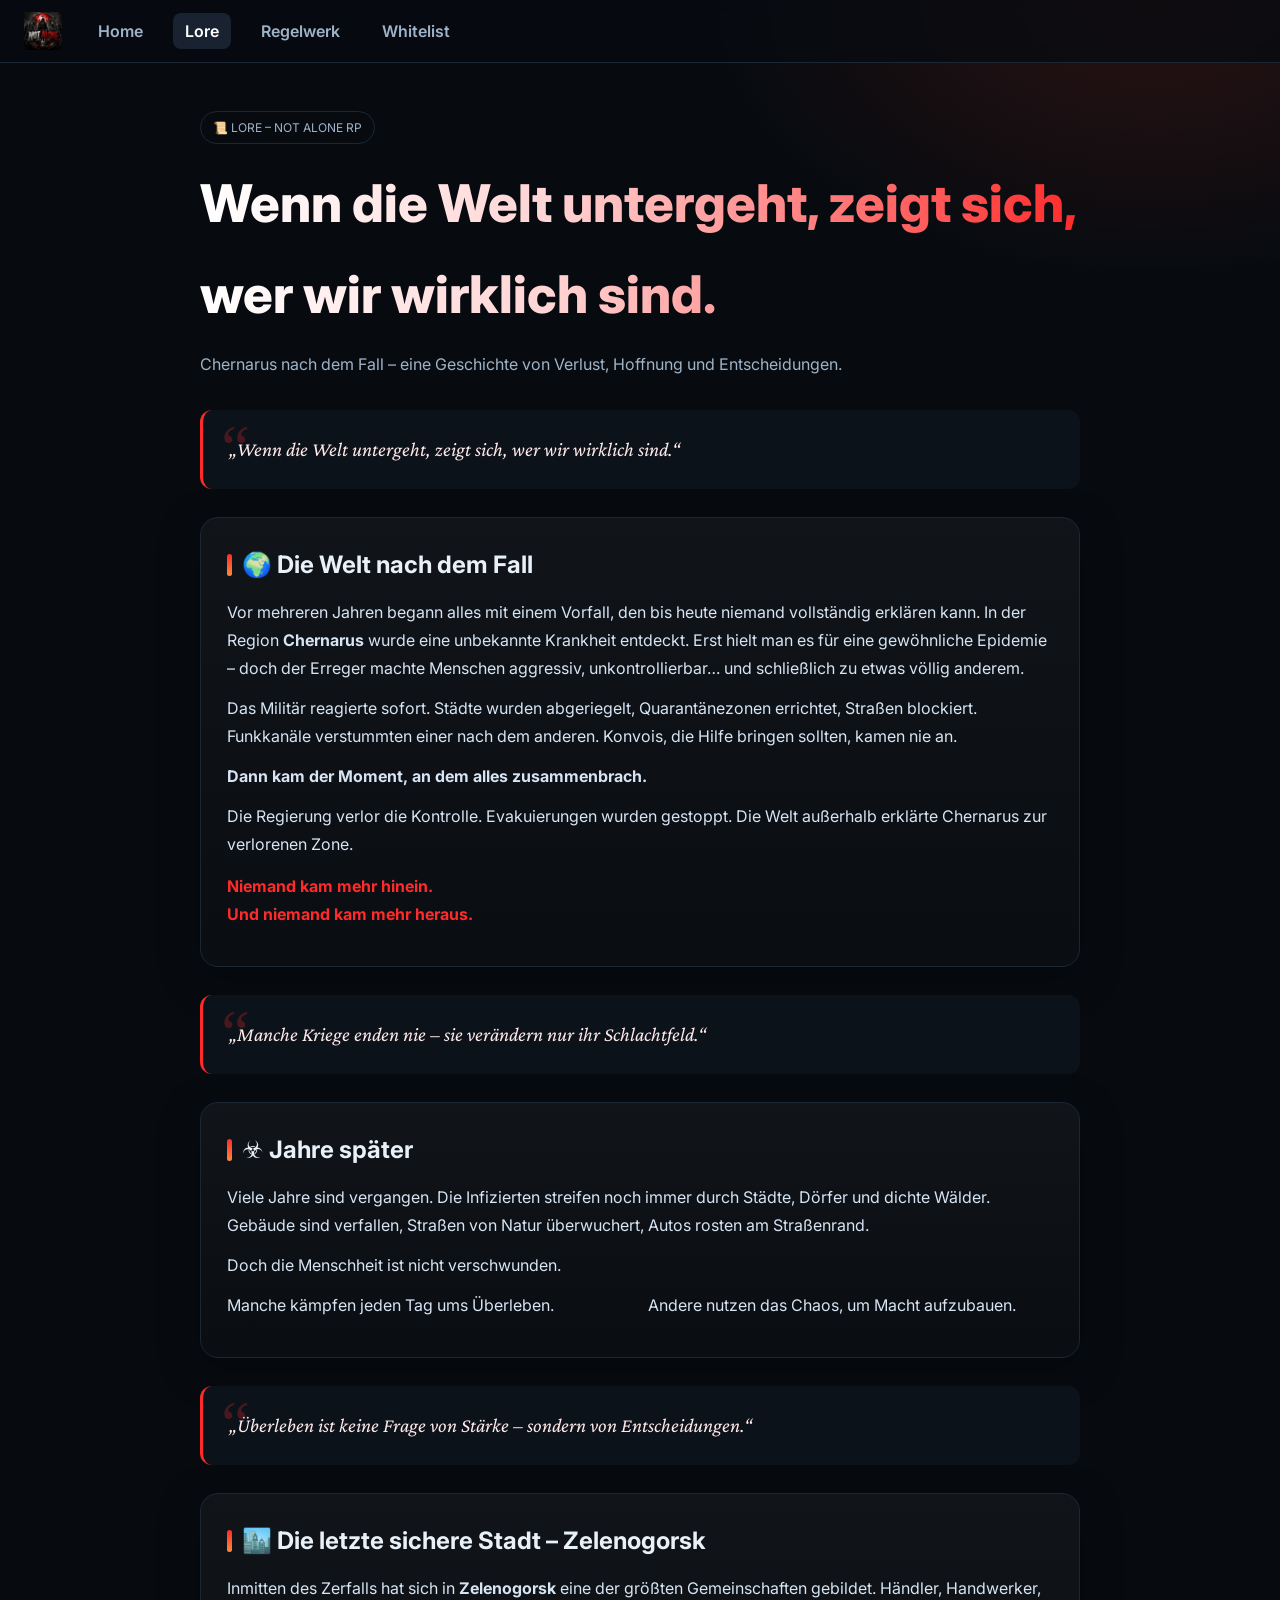
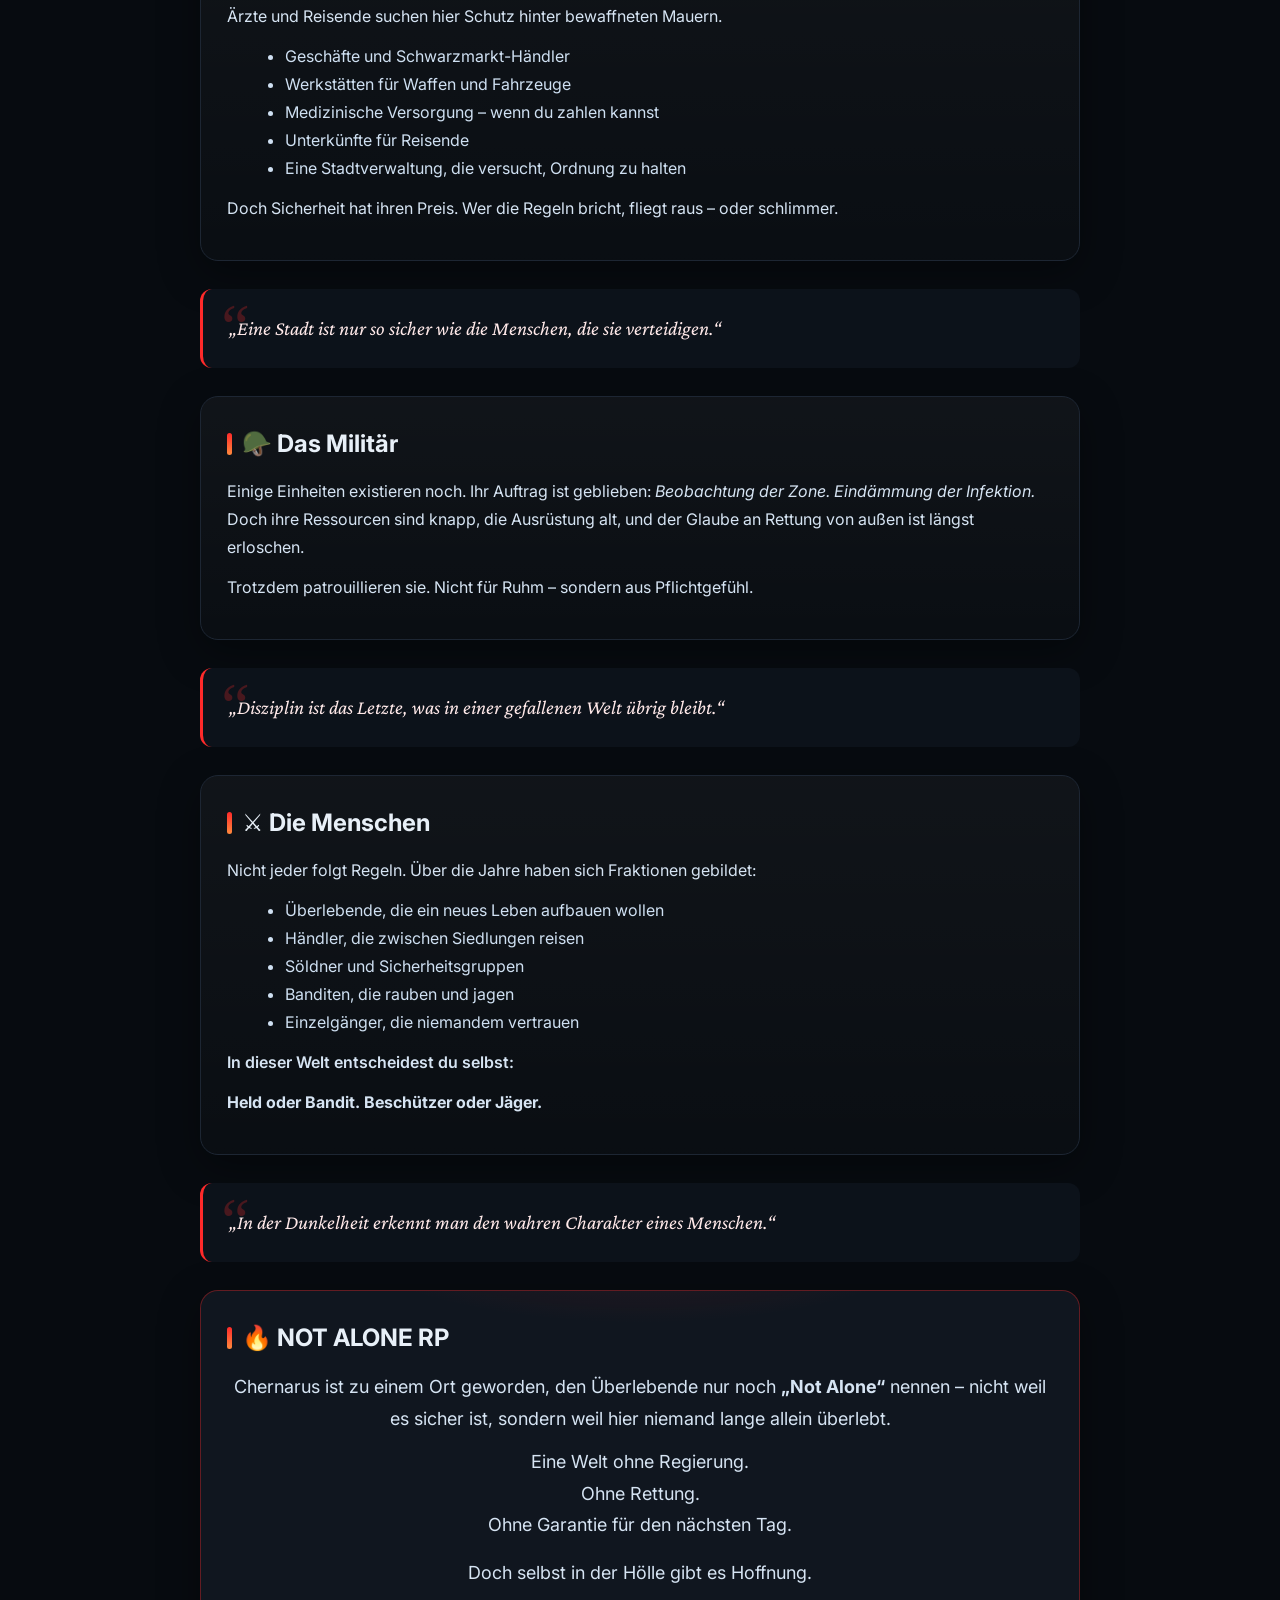
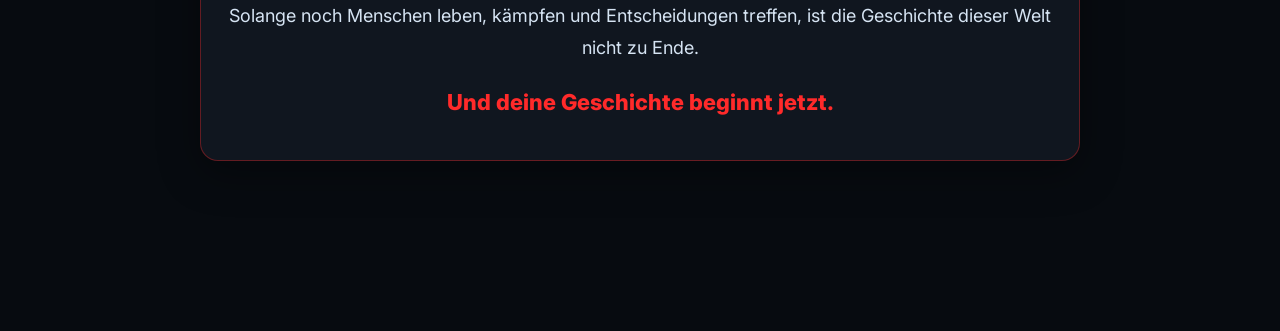
==== lore.html @ 041daf35 "Update lore.html" ====
<!DOCTYPE html>
<html lang="de">
<head>
    <meta charset="UTF-8">
    <meta name="viewport" content="width=device-width, initial-scale=1.0">
    <title>Lore | Not Alone RP</title>
    <link rel="preconnect" href="https://fonts.googleapis.com">
    <link href="https://fonts.googleapis.com/css2?family=Inter:wght@400;600;800&family=Crimson+Pro:ital,wght@1,500&display=swap" rel="stylesheet">
    <style>
        :root {
            --bg:#070b10; --card:#10161f; --text:#e8f0f8; --muted:#9fb3c8;
            --accent:#ff2a2a; --accent2:#ff8a3d; --border:#1d2633;
        }
        *{box-sizing:border-box}
        body{
            margin:0; background: #070b10;
            background-image: radial-gradient(1000px 600px at 20% -10%, #1c2a3a 0%, transparent 60%),
                              radial-gradient(800px 500px at 90% 0%, #2a1212 0%, transparent 55%);
            color:var(--text); font-family:Inter,system-ui,sans-serif; line-height:1.75;
        }
        nav{position:sticky;top:0;z-index:10;background:rgba(7,11,16,.75);backdrop-filter:blur(8px);
            border-bottom:1px solid var(--border);display:flex;align-items:center;gap:24px;padding:12px 24px}
        nav img{height:38px} nav ul{list-style:none;display:flex;gap:18px;margin:0;padding:0}
        nav a{color:var(--muted);text-decoration:none;font-weight:600;padding:8px 12px;border-radius:8px}
        nav a[aria-current]{color:#fff;background:#182230}
        .wrap{max-width:920px;margin:48px auto;padding:0 20px 100px}
        h1{font-size:clamp(32px,5vw,52px);margin:0 0 10px;font-weight:800;
            background:linear-gradient(90deg,#fff,#ffd4d4 40%,var(--accent));-webkit-background-clip:text;color:transparent}
        .subtitle{color:var(--muted);margin-bottom:32px}
        .card{background:linear-gradient(180deg,rgba(255,255,255,.04),rgba(255,255,255,.01));
              border:1px solid var(--border);border-radius:18px;padding:26px;margin:22px 0;box-shadow:0 12px 40px rgba(0,0,0,.35)}
        h2{margin:0 0 12px;font-size:24px;display:flex;align-items:center;gap:10px}
        h2::before{content:"";width:5px;height:22px;background:linear-gradient(var(--accent),var(--accent2));border-radius:3px;display:inline-block}
        p{margin:0 0 12px;color:#d6e4f3}
        ul{margin:8px 0 0 18px;color:#cfe0f2}
        .quote{position:relative;margin:28px 0;padding:22px 26px;background:#0c121a;border-left:3px solid var(--accent);
               border-radius:12px;font-family:"Crimson Pro",serif;font-style:italic;font-size:20px;color:#ffe9e9}
        .quote::before{content:"“";position:absolute;top:-18px;left:12px;font-size:64px;color:rgba(255,42,42,.25);font-family:serif}
        .grid{display:grid;grid-template-columns:1fr 1fr;gap:16px}
        @media(max-width:720px){.grid{grid-template-columns:1fr}}
        .badge{display:inline-block;padding:5px 12px;border:1px solid var(--border);border-radius:999px;font-size:12px;color:var(--muted);margin-bottom:14px}
        .final{background:radial-gradient(500px 180px at 50% -20%,rgba(255,42,42,.18),transparent 70%),var(--card);
               border-color:rgba(255,42,42,.35);text-align:center}
        .final p{font-size:18px}
    </style>
</head>
<body>
<nav>
    <img src="logo.png" alt="Not Alone RP">
    <ul>
        <li><a href="index.html">Home</a></li>
        <li><a href="lore.html" aria-current="page">Lore</a></li>
        <li><a href="regelwerk.html">Regelwerk</a></li>
        <li><a href="whitelist.html">Whitelist</a></li>
    </ul>
</nav>

<div class="wrap">
    <span class="badge">📜 LORE – NOT ALONE RP</span>
    <h1>Wenn die Welt untergeht, zeigt sich, wer wir wirklich sind.</h1>
    <p class="subtitle">Chernarus nach dem Fall – eine Geschichte von Verlust, Hoffnung und Entscheidungen.</p>

    <div class="quote">„Wenn die Welt untergeht, zeigt sich, wer wir wirklich sind.“</div>

    <div class="card">
        <h2>🌍 Die Welt nach dem Fall</h2>
        <p>Vor mehreren Jahren begann alles mit einem Vorfall, den bis heute niemand vollständig erklären kann. In der Region <strong>Chernarus</strong> wurde eine unbekannte Krankheit entdeckt. Erst hielt man es für eine gewöhnliche Epidemie – doch der Erreger machte Menschen aggressiv, unkontrollierbar… und schließlich zu etwas völlig anderem.</p>
        <p>Das Militär reagierte sofort. Städte wurden abgeriegelt, Quarantänezonen errichtet, Straßen blockiert. Funkkanäle verstummten einer nach dem anderen. Konvois, die Hilfe bringen sollten, kamen nie an.</p>
        <p><strong>Dann kam der Moment, an dem alles zusammenbrach.</strong></p>
        <p>Die Regierung verlor die Kontrolle. Evakuierungen wurden gestoppt. Die Welt außerhalb erklärte Chernarus zur verlorenen Zone.</p>
        <p style="color:var(--accent);font-weight:700;margin-top:14px">Niemand kam mehr hinein.<br>Und niemand kam mehr heraus.</p>
    </div>

    <div class="quote">„Manche Kriege enden nie – sie verändern nur ihr Schlachtfeld.“</div>

    <div class="card">
        <h2>☣️ Jahre später</h2>
        <p>Viele Jahre sind vergangen. Die Infizierten streifen noch immer durch Städte, Dörfer und dichte Wälder. Gebäude sind verfallen, Straßen von Natur überwuchert, Autos rosten am Straßenrand.</p>
        <p>Doch die Menschheit ist nicht verschwunden.</p>
        <div class="grid">
            <p>Manche kämpfen jeden Tag ums Überleben.</p>
            <p>Andere nutzen das Chaos, um Macht aufzubauen.</p>
        </div>
    </div>

    <div class="quote">„Überleben ist keine Frage von Stärke – sondern von Entscheidungen.“</div>

    <div class="card">
        <h2>🏙️ Die letzte sichere Stadt – Zelenogorsk</h2>
        <p>Inmitten des Zerfalls hat sich in <strong>Zelenogorsk</strong> eine der größten Gemeinschaften gebildet. Händler, Handwerker, Ärzte und Reisende suchen hier Schutz hinter bewaffneten Mauern.</p>
        <ul>
            <li>Geschäfte und Schwarzmarkt-Händler</li>
            <li>Werkstätten für Waffen und Fahrzeuge</li>
            <li>Medizinische Versorgung – wenn du zahlen kannst</li>
            <li>Unterkünfte für Reisende</li>
            <li>Eine Stadtverwaltung, die versucht, Ordnung zu halten</li>
        </ul>
        <p style="margin-top:12px">Doch Sicherheit hat ihren Preis. Wer die Regeln bricht, fliegt raus – oder schlimmer.</p>
    </div>

    <div class="quote">„Eine Stadt ist nur so sicher wie die Menschen, die sie verteidigen.“</div>

    <div class="card">
        <h2>🪖 Das Militär</h2>
        <p>Einige Einheiten existieren noch. Ihr Auftrag ist geblieben: <em>Beobachtung der Zone. Eindämmung der Infektion.</em> Doch ihre Ressourcen sind knapp, die Ausrüstung alt, und der Glaube an Rettung von außen ist längst erloschen.</p>
        <p>Trotzdem patrouillieren sie. Nicht für Ruhm – sondern aus Pflichtgefühl.</p>
    </div>

    <div class="quote">„Disziplin ist das Letzte, was in einer gefallenen Welt übrig bleibt.“</div>

    <div class="card">
        <h2>⚔️ Die Menschen</h2>
        <p>Nicht jeder folgt Regeln. Über die Jahre haben sich Fraktionen gebildet:</p>
        <ul>
            <li>Überlebende, die ein neues Leben aufbauen wollen</li>
            <li>Händler, die zwischen Siedlungen reisen</li>
            <li>Söldner und Sicherheitsgruppen</li>
            <li>Banditen, die rauben und jagen</li>
            <li>Einzelgänger, die niemandem vertrauen</li>
        </ul>
        <p style="margin-top:12px;font-weight:600">In dieser Welt entscheidest du selbst:</p>
        <p><strong>Held oder Bandit. Beschützer oder Jäger.</strong></p>
    </div>

    <div class="quote">„In der Dunkelheit erkennt man den wahren Charakter eines Menschen.“</div>

    <div class="card final">
        <h2>🔥 NOT ALONE RP</h2>
        <p>Chernarus ist zu einem Ort geworden, den Überlebende nur noch <strong>„Not Alone“</strong> nennen – nicht weil es sicher ist, sondern weil hier niemand lange allein überlebt.</p>
        <p>Eine Welt ohne Regierung.<br>Ohne Rettung.<br>Ohne Garantie für den nächsten Tag.</p>
        <p style="margin-top:16px">Doch selbst in der Hölle gibt es Hoffnung.</p>
        <p>Solange noch Menschen leben, kämpfen und Entscheidungen treffen, ist die Geschichte dieser Welt nicht zu Ende.</p>
        <p style="color:var(--accent);font-weight:800;font-size:22px;margin-top:20px">Und deine Geschichte beginnt jetzt.</p>
    </div>
</div>
</body>
</html>
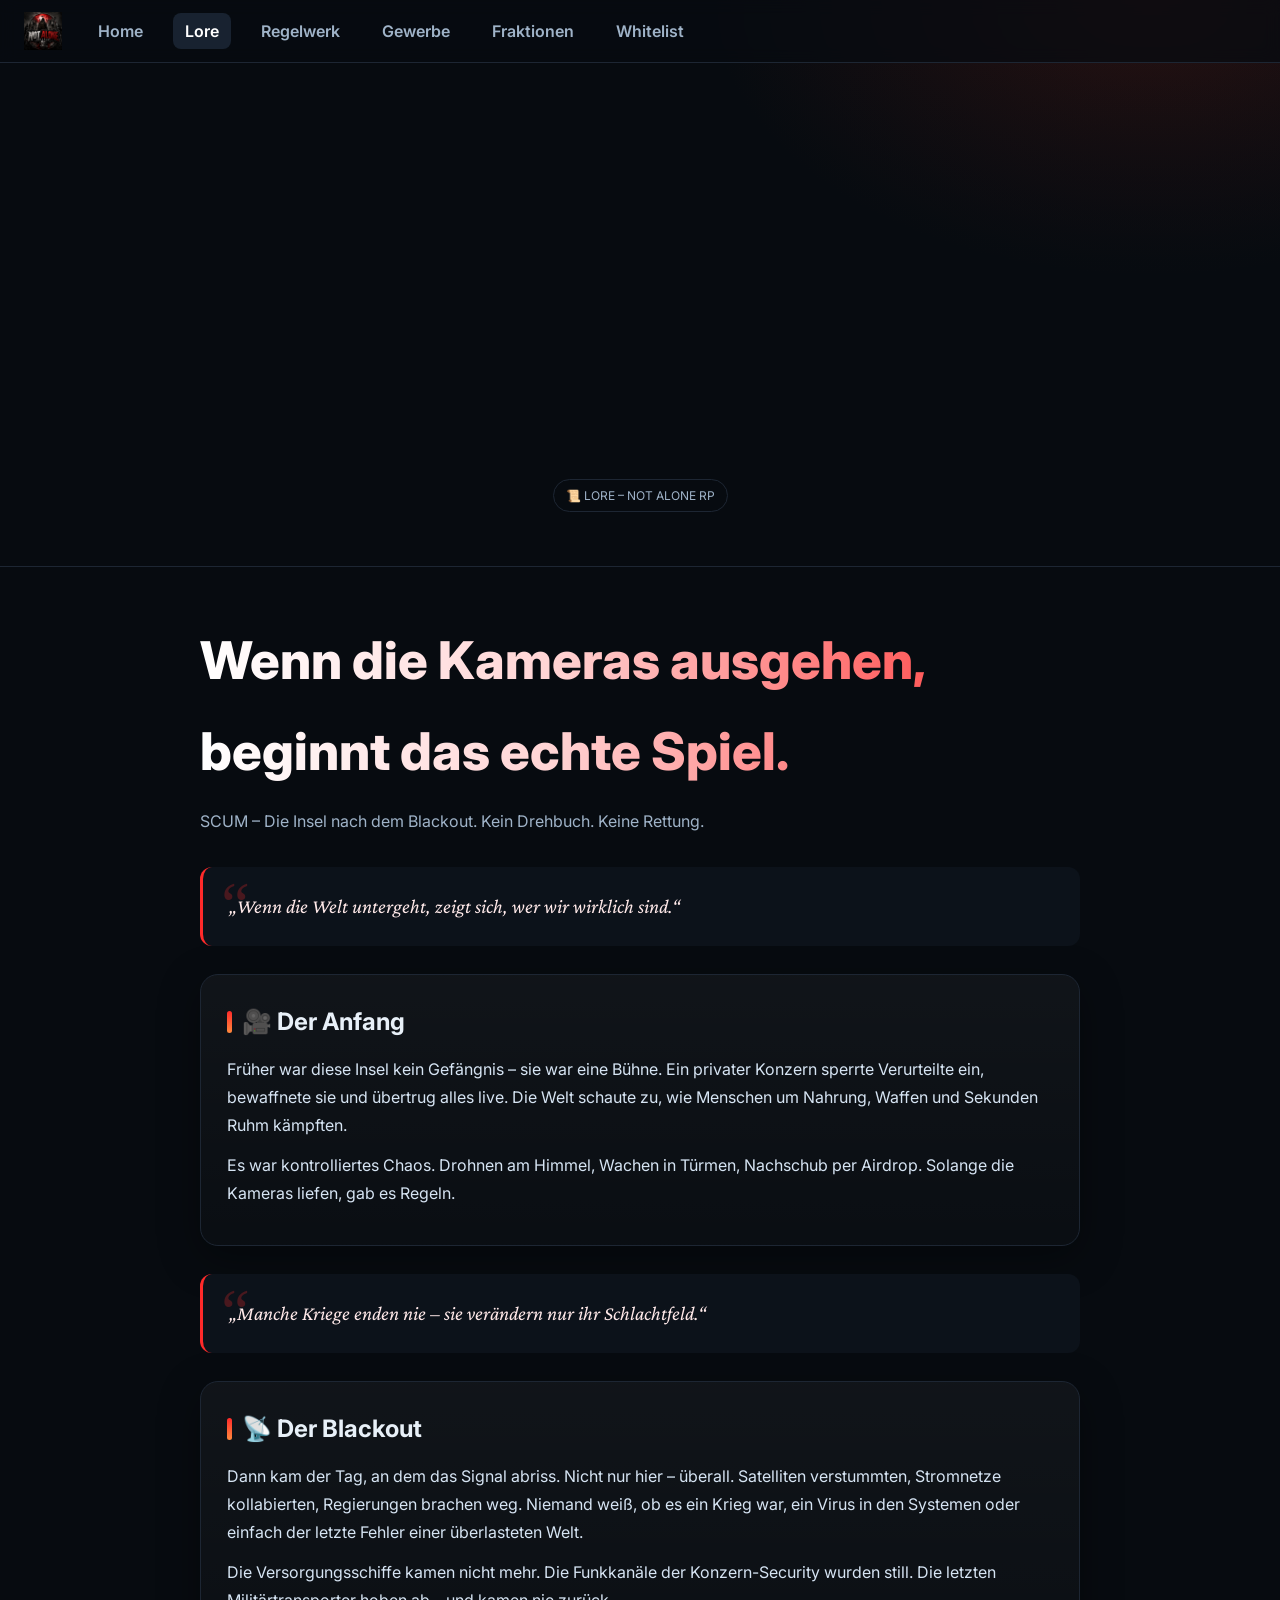
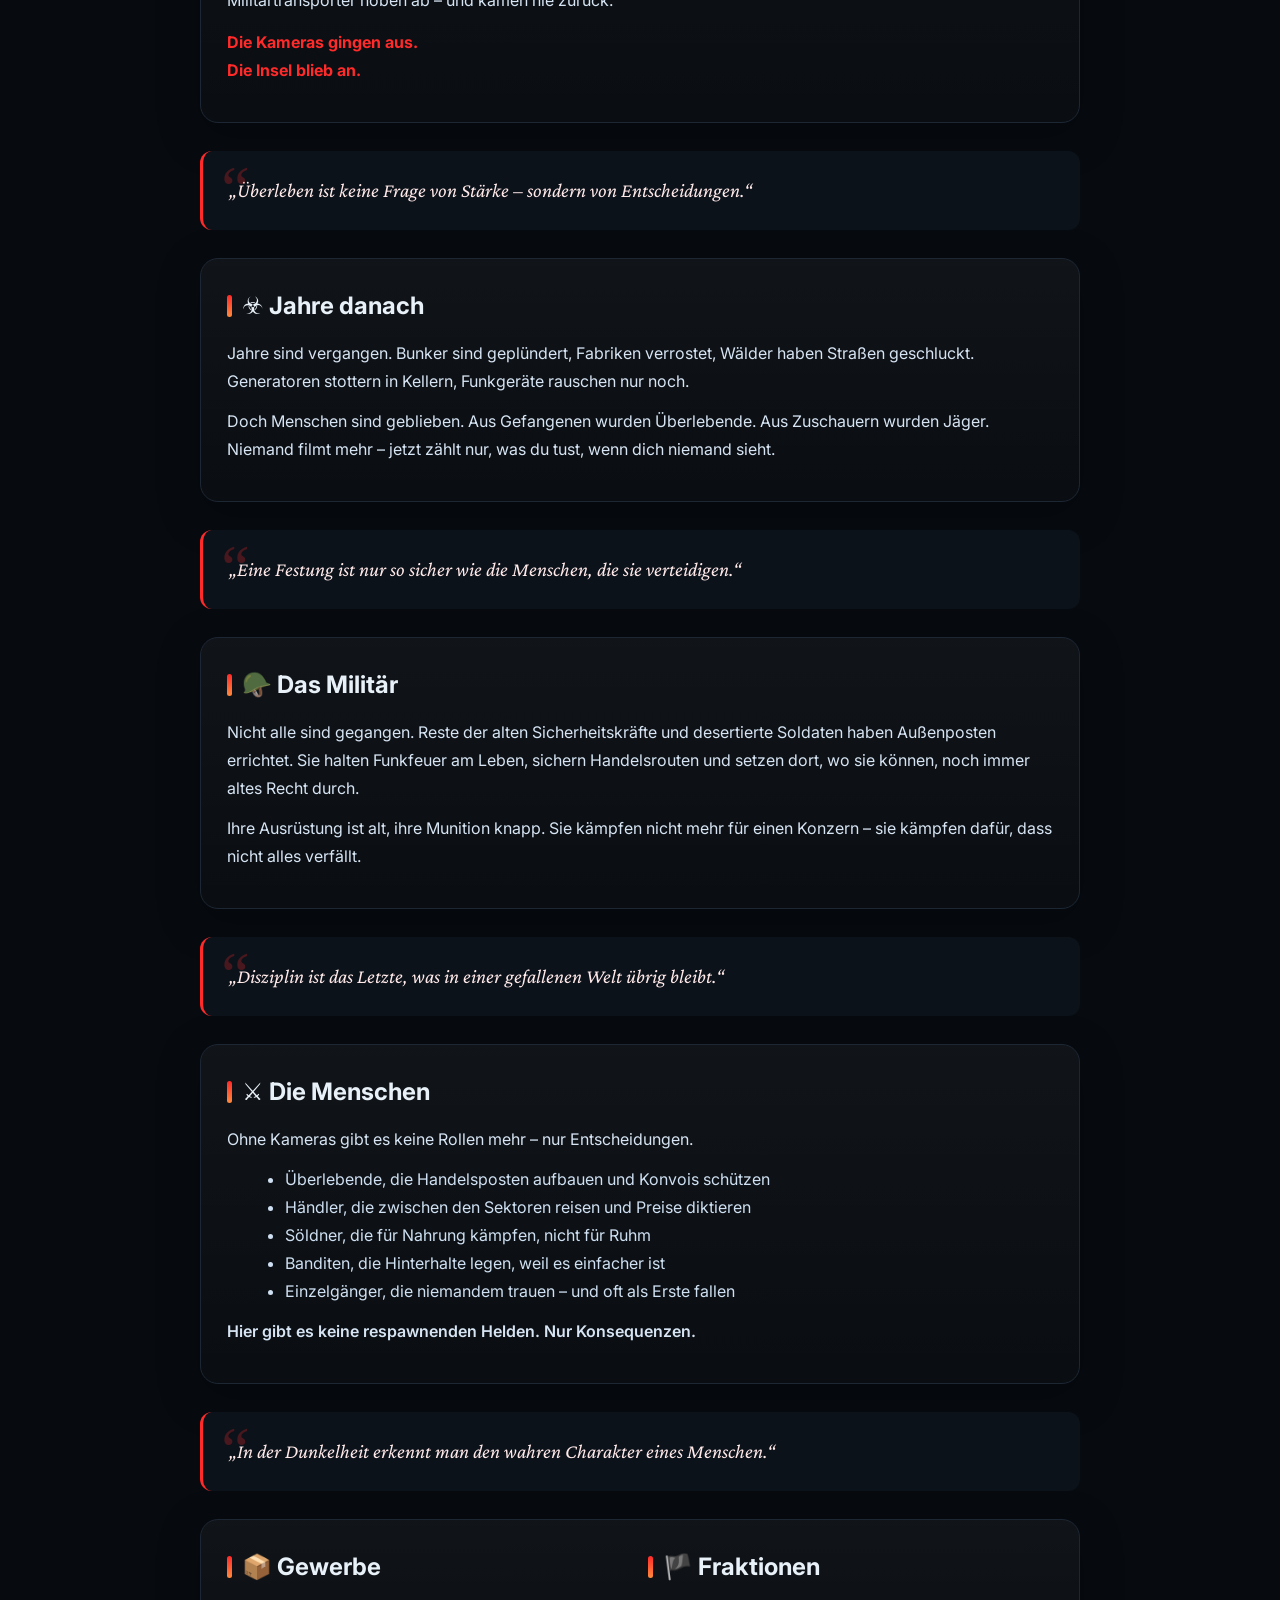
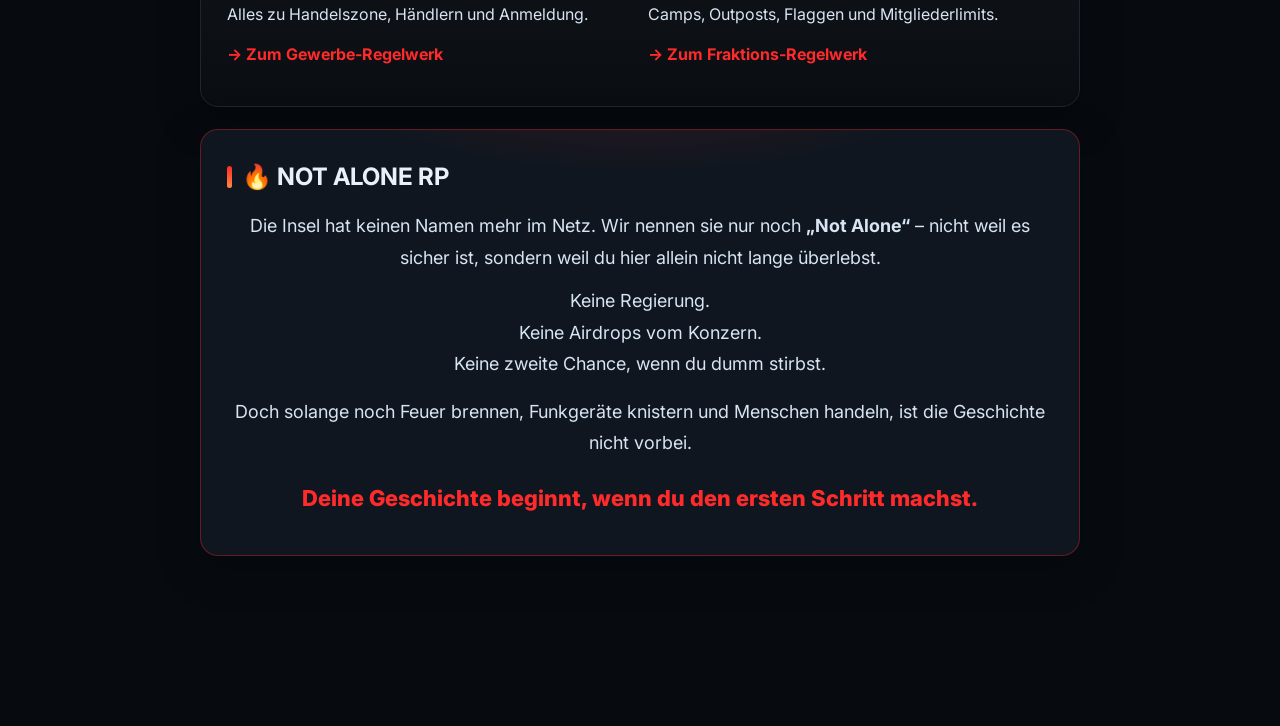
==== commit 9b80f1d6: "Revise lore content and add hero video section" ====
--- a/lore.html
+++ b/lore.html
@@ -36,13 +36,18 @@
         .quote{position:relative;margin:28px 0;padding:22px 26px;background:#0c121a;border-left:3px solid var(--accent);
                border-radius:12px;font-family:"Crimson Pro",serif;font-style:italic;font-size:20px;color:#ffe9e9}
         .quote::before{content:"“";position:absolute;top:-18px;left:12px;font-size:64px;color:rgba(255,42,42,.25);font-family:serif}
-        .grid{display:grid;grid-template-columns:1fr 1fr;gap:16px}
-        @media(max-width:720px){.grid{grid-template-columns:1fr}}
         .badge{display:inline-block;padding:5px 12px;border:1px solid var(--border);border-radius:999px;font-size:12px;color:var(--muted);margin-bottom:14px}
         .final{background:radial-gradient(500px 180px at 50% -20%,rgba(255,42,42,.18),transparent 70%),var(--card);
                border-color:rgba(255,42,42,.35);text-align:center}
         .final p{font-size:18px}
-    </style>
+    
+        .hero-video{position:relative;height:56vh;min-height:380px;overflow:hidden;border-bottom:1px solid var(--border)}
+        .hero-video video{position:absolute;top:50%;left:50%;min-width:100%;min-height:100%;transform:translate(-50%,-50%);object-fit:cover;filter:brightness(.65) contrast(1.1) saturate(.9)}
+        .hero-video::after{content:"";position:absolute;inset:0;background:linear-gradient(180deg,rgba(7,11,16,.1) 0%,rgba(7,11,16,.7) 70%,var(--bg) 100%)}
+        .hero-overlay{position:absolute;inset:0;display:flex;align-items:flex-end;justify-content:center;padding-bottom:40px;z-index:2}
+        .hero-overlay h1{margin:0;text-align:center}
+
+</style>
 </head>
 <body>
 <nav>
@@ -51,86 +56,96 @@
         <li><a href="index.html">Home</a></li>
         <li><a href="lore.html" aria-current="page">Lore</a></li>
         <li><a href="regelwerk.html">Regelwerk</a></li>
+        <li><a href="gewerbe.html">Gewerbe</a></li>
+        <li><a href="fraktionen.html">Fraktionen</a></li>
         <li><a href="whitelist.html">Whitelist</a></li>
     </ul>
 </nav>
 
+<div class="hero-video">
+    <video autoplay muted loop playsinline>
+        <source src="lore_intro_d7c43b57.mp4" type="video/mp4">
+    </video>
+    <div class="hero-overlay">
+        <div style="text-align:center">
+            <span class="badge">📜 LORE – NOT ALONE RP</span>
+        </div>
+    </div>
+</div>
+
 <div class="wrap">
-    <span class="badge">📜 LORE – NOT ALONE RP</span>
-    <h1>Wenn die Welt untergeht, zeigt sich, wer wir wirklich sind.</h1>
-    <p class="subtitle">Chernarus nach dem Fall – eine Geschichte von Verlust, Hoffnung und Entscheidungen.</p>
+    <h1>Wenn die Kameras ausgehen, beginnt das echte Spiel.</h1>
+    <p class="subtitle">SCUM – Die Insel nach dem Blackout. Kein Drehbuch. Keine Rettung.</p>
 
     <div class="quote">„Wenn die Welt untergeht, zeigt sich, wer wir wirklich sind.“</div>
 
     <div class="card">
-        <h2>🌍 Die Welt nach dem Fall</h2>
-        <p>Vor mehreren Jahren begann alles mit einem Vorfall, den bis heute niemand vollständig erklären kann. In der Region <strong>Chernarus</strong> wurde eine unbekannte Krankheit entdeckt. Erst hielt man es für eine gewöhnliche Epidemie – doch der Erreger machte Menschen aggressiv, unkontrollierbar… und schließlich zu etwas völlig anderem.</p>
-        <p>Das Militär reagierte sofort. Städte wurden abgeriegelt, Quarantänezonen errichtet, Straßen blockiert. Funkkanäle verstummten einer nach dem anderen. Konvois, die Hilfe bringen sollten, kamen nie an.</p>
-        <p><strong>Dann kam der Moment, an dem alles zusammenbrach.</strong></p>
-        <p>Die Regierung verlor die Kontrolle. Evakuierungen wurden gestoppt. Die Welt außerhalb erklärte Chernarus zur verlorenen Zone.</p>
-        <p style="color:var(--accent);font-weight:700;margin-top:14px">Niemand kam mehr hinein.<br>Und niemand kam mehr heraus.</p>
+        <h2>🎥 Der Anfang</h2>
+        <p>Früher war diese Insel kein Gefängnis – sie war eine Bühne. Ein privater Konzern sperrte Verurteilte ein, bewaffnete sie und übertrug alles live. Die Welt schaute zu, wie Menschen um Nahrung, Waffen und Sekunden Ruhm kämpften.</p>
+        <p>Es war kontrolliertes Chaos. Drohnen am Himmel, Wachen in Türmen, Nachschub per Airdrop. Solange die Kameras liefen, gab es Regeln.</p>
     </div>
 
     <div class="quote">„Manche Kriege enden nie – sie verändern nur ihr Schlachtfeld.“</div>
 
     <div class="card">
-        <h2>☣️ Jahre später</h2>
-        <p>Viele Jahre sind vergangen. Die Infizierten streifen noch immer durch Städte, Dörfer und dichte Wälder. Gebäude sind verfallen, Straßen von Natur überwuchert, Autos rosten am Straßenrand.</p>
-        <p>Doch die Menschheit ist nicht verschwunden.</p>
-        <div class="grid">
-            <p>Manche kämpfen jeden Tag ums Überleben.</p>
-            <p>Andere nutzen das Chaos, um Macht aufzubauen.</p>
-        </div>
+        <h2>📡 Der Blackout</h2>
+        <p>Dann kam der Tag, an dem das Signal abriss. Nicht nur hier – überall. Satelliten verstummten, Stromnetze kollabierten, Regierungen brachen weg. Niemand weiß, ob es ein Krieg war, ein Virus in den Systemen oder einfach der letzte Fehler einer überlasteten Welt.</p>
+        <p>Die Versorgungsschiffe kamen nicht mehr. Die Funkkanäle der Konzern-Security wurden still. Die letzten Militärtransporter hoben ab – und kamen nie zurück.</p>
+        <p style="color:var(--accent);font-weight:700;margin-top:14px">Die Kameras gingen aus.<br>Die Insel blieb an.</p>
     </div>
 
     <div class="quote">„Überleben ist keine Frage von Stärke – sondern von Entscheidungen.“</div>
 
     <div class="card">
-        <h2>🏙️ Die letzte sichere Stadt – Zelenogorsk</h2>
-        <p>Inmitten des Zerfalls hat sich in <strong>Zelenogorsk</strong> eine der größten Gemeinschaften gebildet. Händler, Handwerker, Ärzte und Reisende suchen hier Schutz hinter bewaffneten Mauern.</p>
-        <ul>
-            <li>Geschäfte und Schwarzmarkt-Händler</li>
-            <li>Werkstätten für Waffen und Fahrzeuge</li>
-            <li>Medizinische Versorgung – wenn du zahlen kannst</li>
-            <li>Unterkünfte für Reisende</li>
-            <li>Eine Stadtverwaltung, die versucht, Ordnung zu halten</li>
-        </ul>
-        <p style="margin-top:12px">Doch Sicherheit hat ihren Preis. Wer die Regeln bricht, fliegt raus – oder schlimmer.</p>
+        <h2>☣️ Jahre danach</h2>
+        <p>Jahre sind vergangen. Bunker sind geplündert, Fabriken verrostet, Wälder haben Straßen geschluckt. Generatoren stottern in Kellern, Funkgeräte rauschen nur noch.</p>
+        <p>Doch Menschen sind geblieben. Aus Gefangenen wurden Überlebende. Aus Zuschauern wurden Jäger. Niemand filmt mehr – jetzt zählt nur, was du tust, wenn dich niemand sieht.</p>
     </div>
 
-    <div class="quote">„Eine Stadt ist nur so sicher wie die Menschen, die sie verteidigen.“</div>
+    <div class="quote">„Eine Festung ist nur so sicher wie die Menschen, die sie verteidigen.“</div>
 
     <div class="card">
         <h2>🪖 Das Militär</h2>
-        <p>Einige Einheiten existieren noch. Ihr Auftrag ist geblieben: <em>Beobachtung der Zone. Eindämmung der Infektion.</em> Doch ihre Ressourcen sind knapp, die Ausrüstung alt, und der Glaube an Rettung von außen ist längst erloschen.</p>
-        <p>Trotzdem patrouillieren sie. Nicht für Ruhm – sondern aus Pflichtgefühl.</p>
+        <p>Nicht alle sind gegangen. Reste der alten Sicherheitskräfte und desertierte Soldaten haben Außenposten errichtet. Sie halten Funkfeuer am Leben, sichern Handelsrouten und setzen dort, wo sie können, noch immer altes Recht durch.</p>
+        <p>Ihre Ausrüstung ist alt, ihre Munition knapp. Sie kämpfen nicht mehr für einen Konzern – sie kämpfen dafür, dass nicht alles verfällt.</p>
     </div>
 
     <div class="quote">„Disziplin ist das Letzte, was in einer gefallenen Welt übrig bleibt.“</div>
 
     <div class="card">
         <h2>⚔️ Die Menschen</h2>
-        <p>Nicht jeder folgt Regeln. Über die Jahre haben sich Fraktionen gebildet:</p>
+        <p>Ohne Kameras gibt es keine Rollen mehr – nur Entscheidungen.</p>
         <ul>
-            <li>Überlebende, die ein neues Leben aufbauen wollen</li>
-            <li>Händler, die zwischen Siedlungen reisen</li>
-            <li>Söldner und Sicherheitsgruppen</li>
-            <li>Banditen, die rauben und jagen</li>
-            <li>Einzelgänger, die niemandem vertrauen</li>
+            <li>Überlebende, die Handelsposten aufbauen und Konvois schützen</li>
+            <li>Händler, die zwischen den Sektoren reisen und Preise diktieren</li>
+            <li>Söldner, die für Nahrung kämpfen, nicht für Ruhm</li>
+            <li>Banditen, die Hinterhalte legen, weil es einfacher ist</li>
+            <li>Einzelgänger, die niemandem trauen – und oft als Erste fallen</li>
         </ul>
-        <p style="margin-top:12px;font-weight:600">In dieser Welt entscheidest du selbst:</p>
-        <p><strong>Held oder Bandit. Beschützer oder Jäger.</strong></p>
+        <p style="margin-top:12px;font-weight:600">Hier gibt es keine respawnenden Helden. Nur Konsequenzen.</p>
     </div>
 
     <div class="quote">„In der Dunkelheit erkennt man den wahren Charakter eines Menschen.“</div>
 
+    <div class="card" style="display:grid;grid-template-columns:1fr 1fr;gap:16px">
+        <div>
+            <h2>📦 Gewerbe</h2>
+            <p>Alles zu Handelszone, Händlern und Anmeldung.</p>
+            <p><a href="gewerbe.html" style="color:var(--accent);font-weight:700;text-decoration:none">→ Zum Gewerbe-Regelwerk</a></p>
+        </div>
+        <div>
+            <h2>🏴 Fraktionen</h2>
+            <p>Camps, Outposts, Flaggen und Mitgliederlimits.</p>
+            <p><a href="fraktionen.html" style="color:var(--accent);font-weight:700;text-decoration:none">→ Zum Fraktions-Regelwerk</a></p>
+        </div>
+    </div>
+
     <div class="card final">
         <h2>🔥 NOT ALONE RP</h2>
-        <p>Chernarus ist zu einem Ort geworden, den Überlebende nur noch <strong>„Not Alone“</strong> nennen – nicht weil es sicher ist, sondern weil hier niemand lange allein überlebt.</p>
-        <p>Eine Welt ohne Regierung.<br>Ohne Rettung.<br>Ohne Garantie für den nächsten Tag.</p>
-        <p style="margin-top:16px">Doch selbst in der Hölle gibt es Hoffnung.</p>
-        <p>Solange noch Menschen leben, kämpfen und Entscheidungen treffen, ist die Geschichte dieser Welt nicht zu Ende.</p>
-        <p style="color:var(--accent);font-weight:800;font-size:22px;margin-top:20px">Und deine Geschichte beginnt jetzt.</p>
+        <p>Die Insel hat keinen Namen mehr im Netz. Wir nennen sie nur noch <strong>„Not Alone“</strong> – nicht weil es sicher ist, sondern weil du hier allein nicht lange überlebst.</p>
+        <p>Keine Regierung.<br>Keine Airdrops vom Konzern.<br>Keine zweite Chance, wenn du dumm stirbst.</p>
+        <p style="margin-top:16px">Doch solange noch Feuer brennen, Funkgeräte knistern und Menschen handeln, ist die Geschichte nicht vorbei.</p>
+        <p style="color:var(--accent);font-weight:800;font-size:22px;margin-top:20px">Deine Geschichte beginnt, wenn du den ersten Schritt machst.</p>
     </div>
 </div>
 </body>
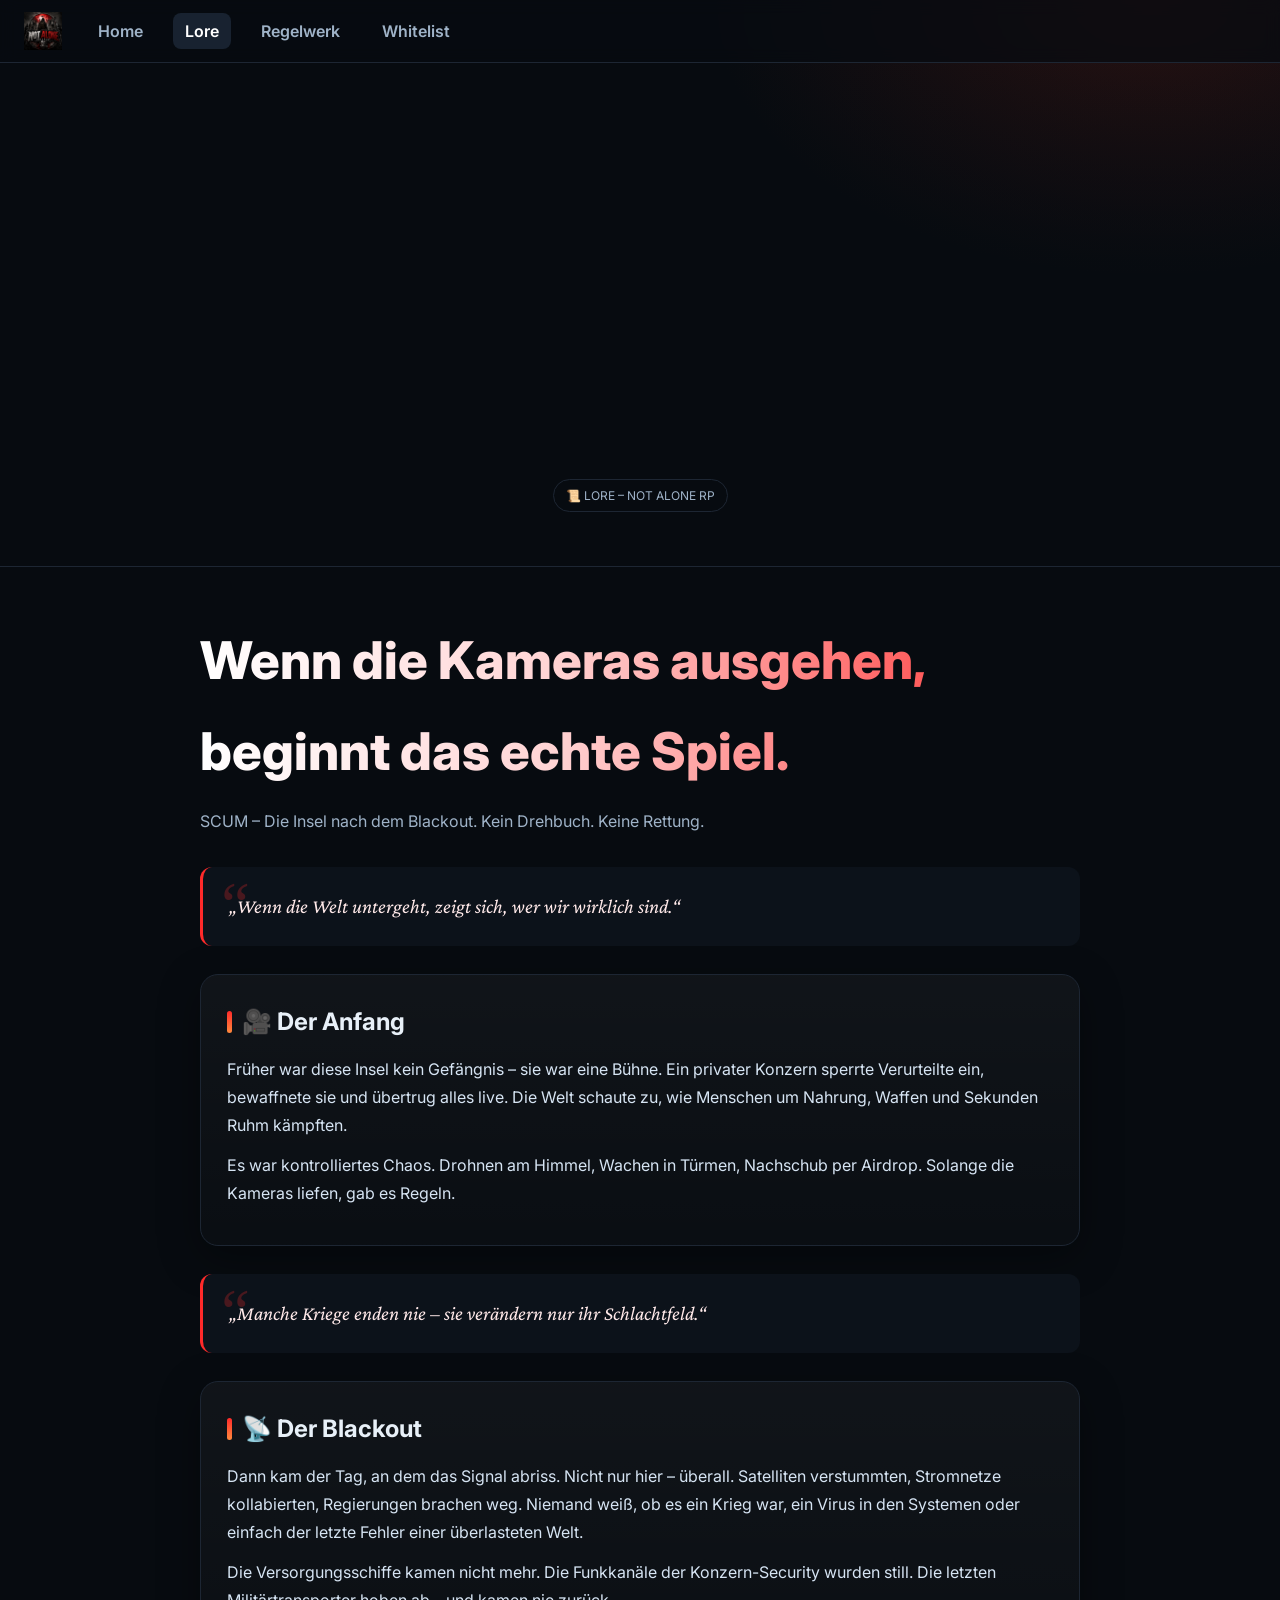
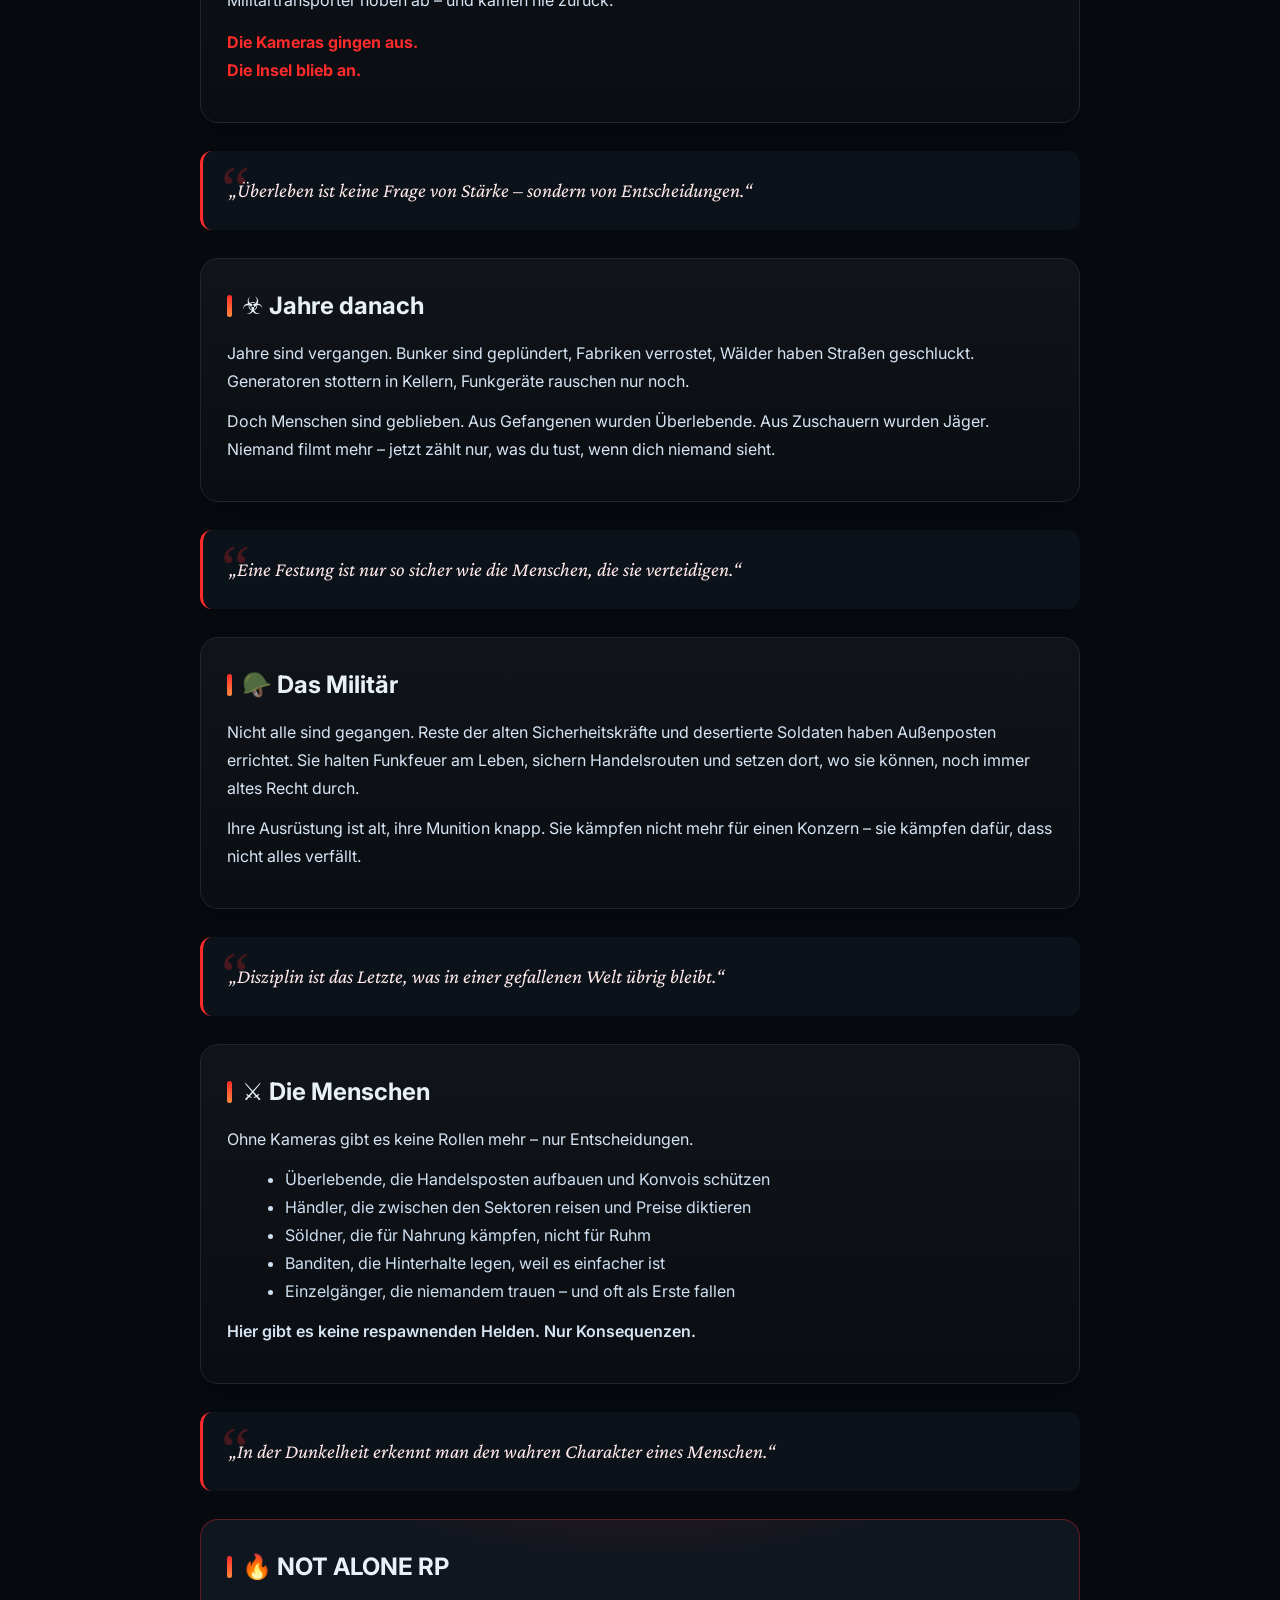
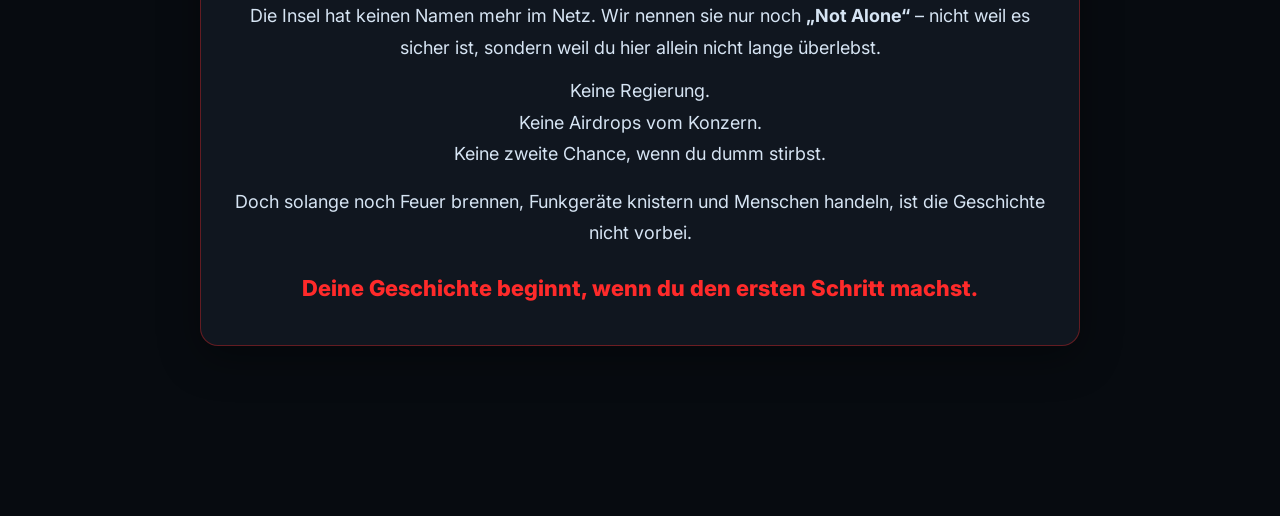
==== commit bea25976: "Update lore.html" ====
--- a/lore.html
+++ b/lore.html
@@ -56,8 +56,6 @@
         <li><a href="index.html">Home</a></li>
         <li><a href="lore.html" aria-current="page">Lore</a></li>
         <li><a href="regelwerk.html">Regelwerk</a></li>
-        <li><a href="gewerbe.html">Gewerbe</a></li>
-        <li><a href="fraktionen.html">Fraktionen</a></li>
         <li><a href="whitelist.html">Whitelist</a></li>
     </ul>
 </nav>
@@ -127,18 +125,6 @@
 
     <div class="quote">„In der Dunkelheit erkennt man den wahren Charakter eines Menschen.“</div>
 
-    <div class="card" style="display:grid;grid-template-columns:1fr 1fr;gap:16px">
-        <div>
-            <h2>📦 Gewerbe</h2>
-            <p>Alles zu Handelszone, Händlern und Anmeldung.</p>
-            <p><a href="gewerbe.html" style="color:var(--accent);font-weight:700;text-decoration:none">→ Zum Gewerbe-Regelwerk</a></p>
-        </div>
-        <div>
-            <h2>🏴 Fraktionen</h2>
-            <p>Camps, Outposts, Flaggen und Mitgliederlimits.</p>
-            <p><a href="fraktionen.html" style="color:var(--accent);font-weight:700;text-decoration:none">→ Zum Fraktions-Regelwerk</a></p>
-        </div>
-    </div>
 
     <div class="card final">
         <h2>🔥 NOT ALONE RP</h2>
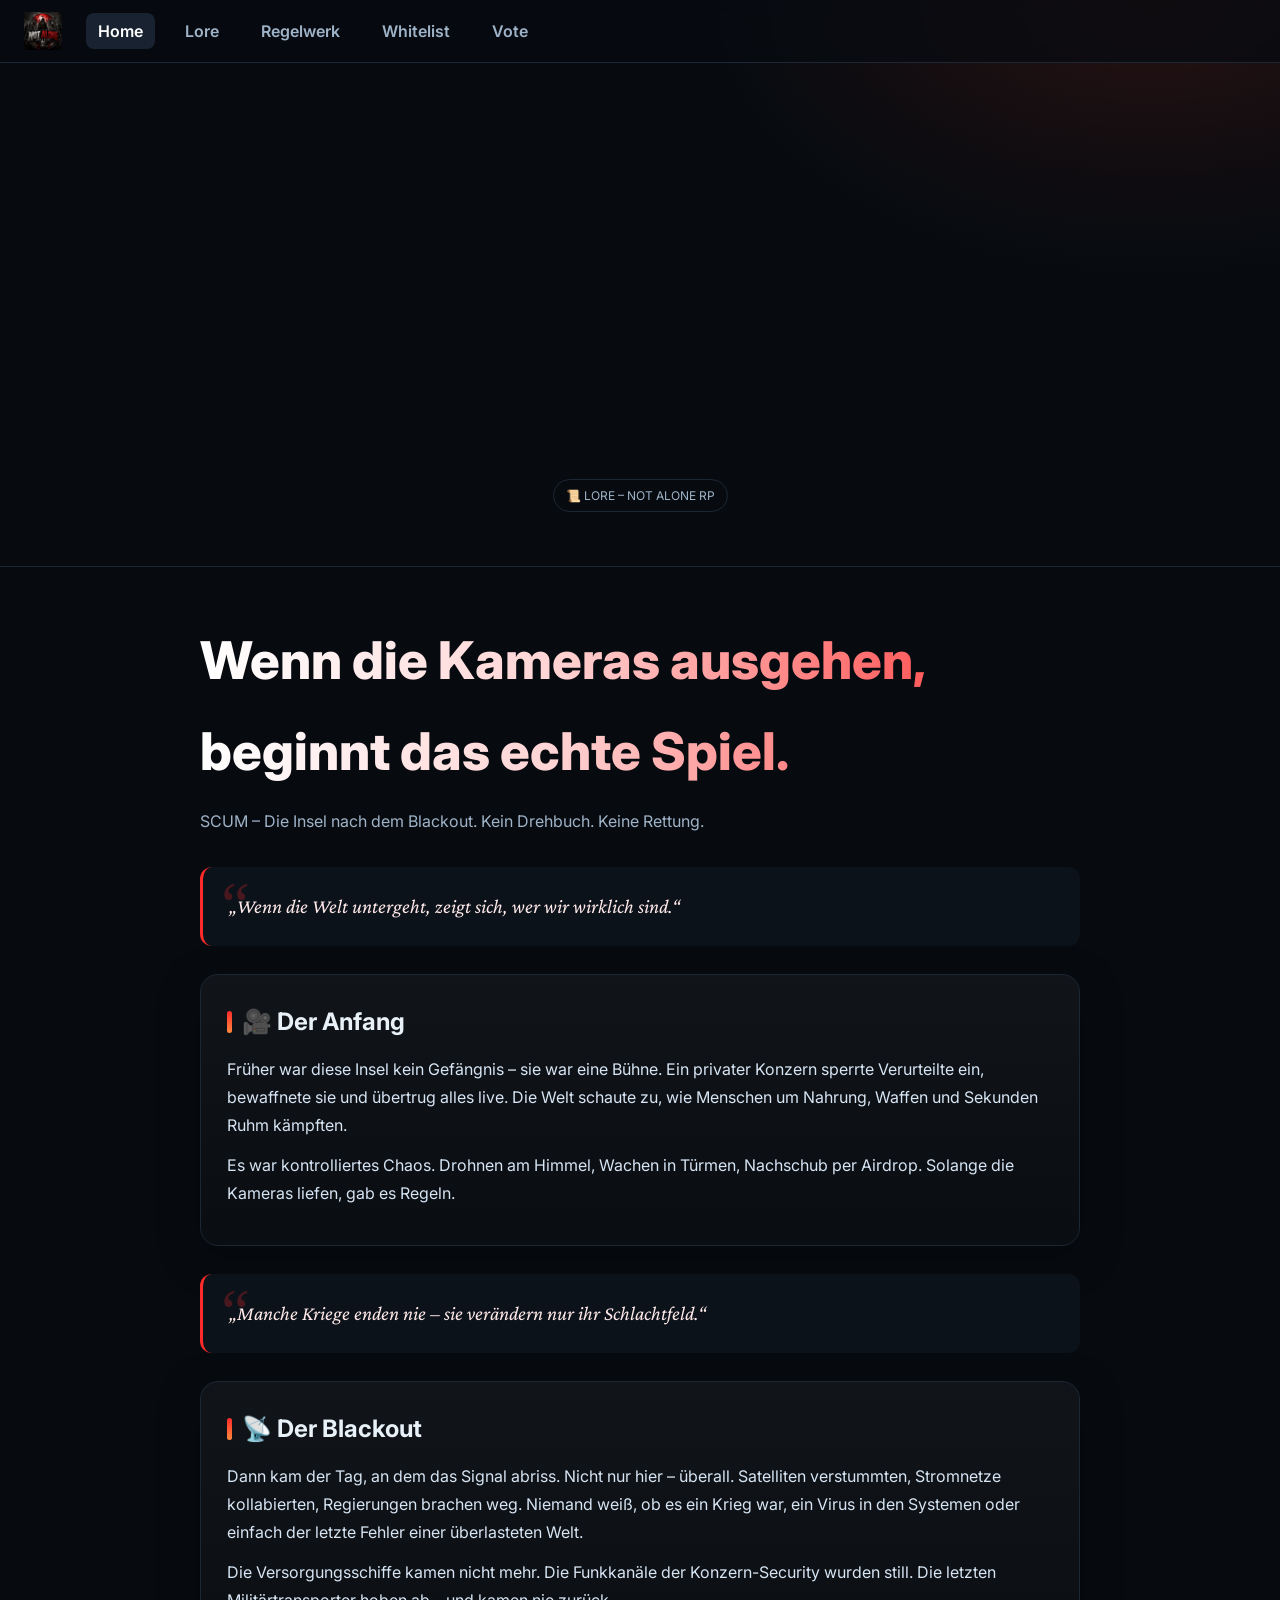
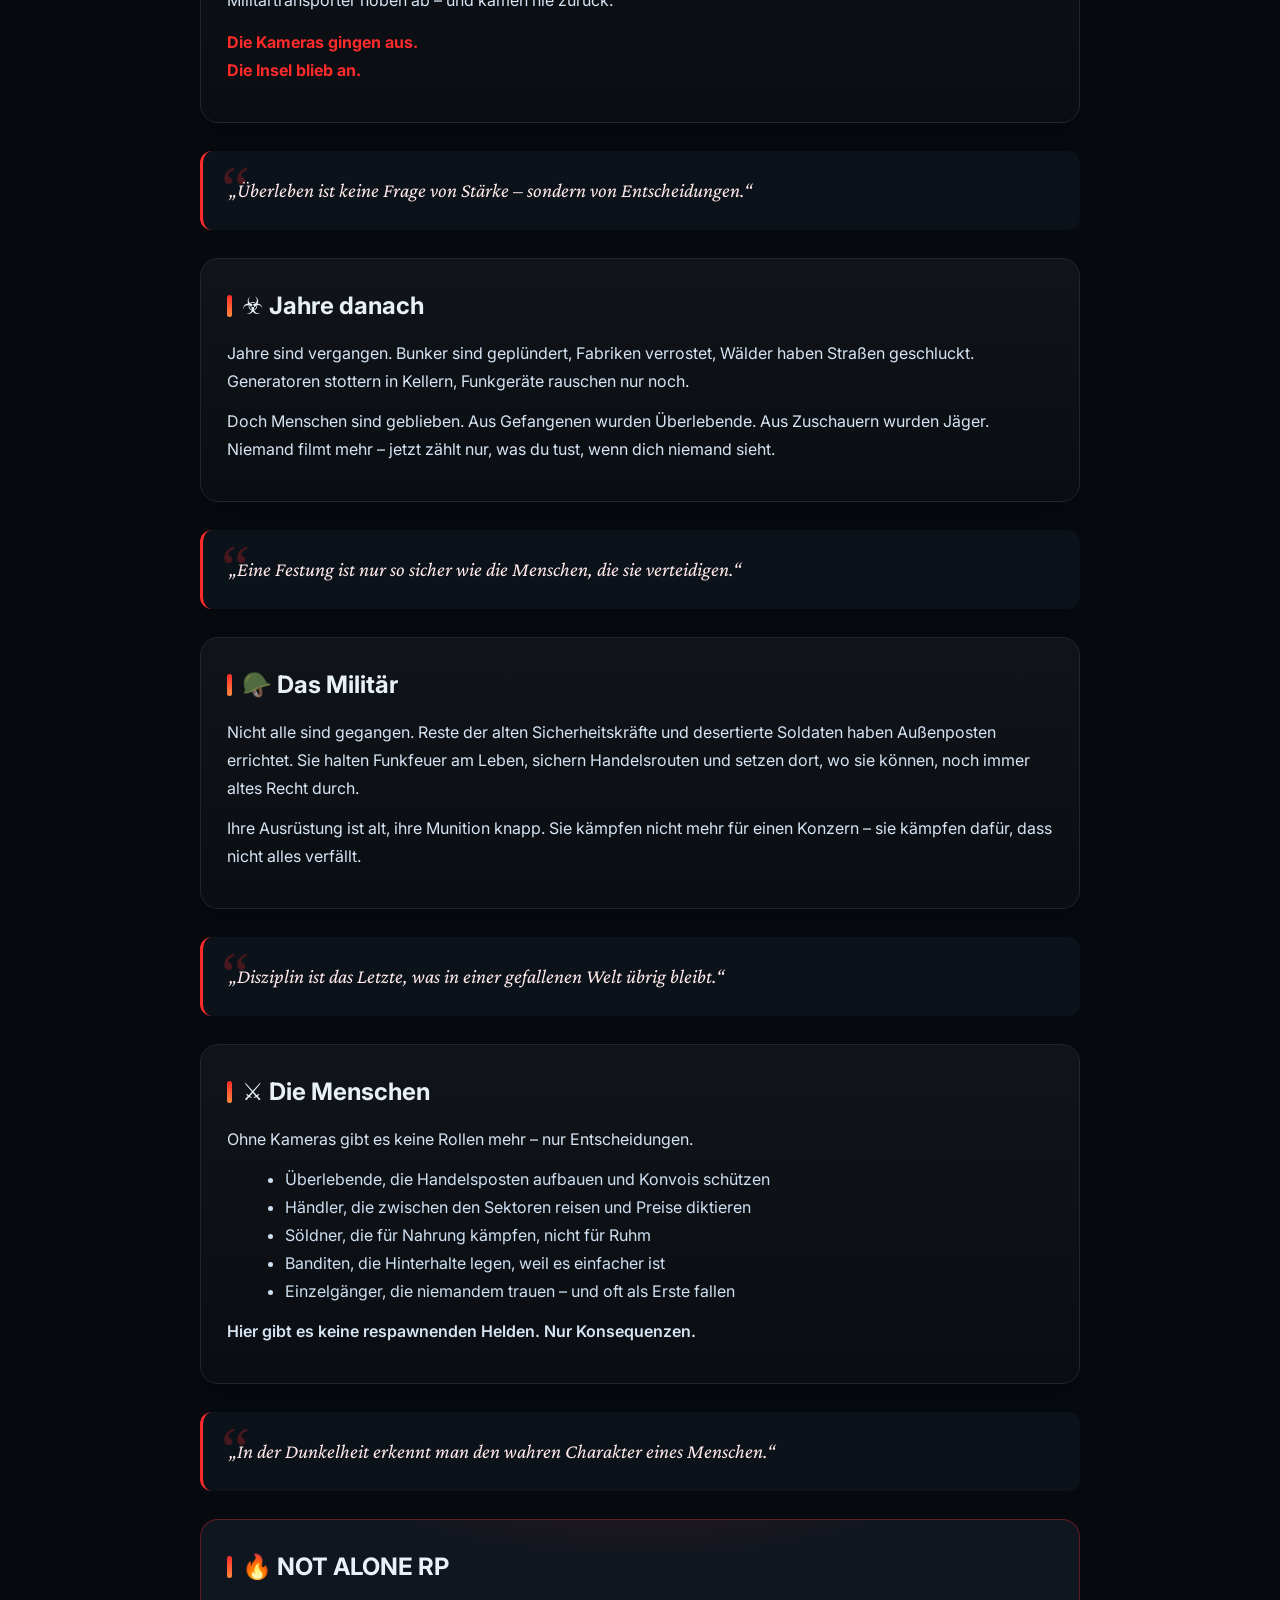
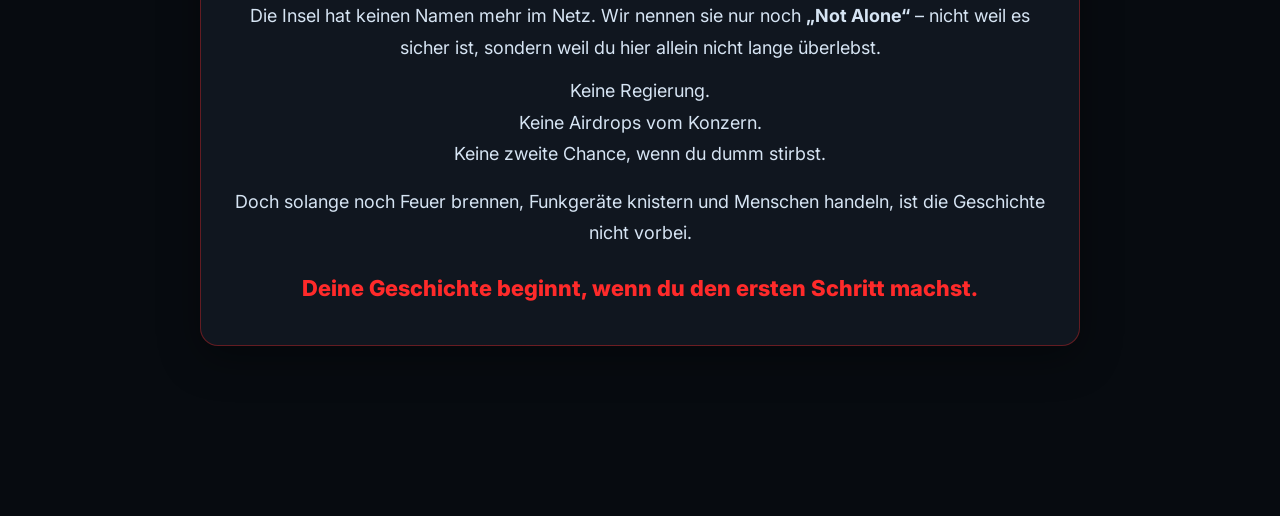
==== commit 6bd283ef: "Update navigation links in lore.html" ====
--- a/lore.html
+++ b/lore.html
@@ -53,10 +53,11 @@
 <nav>
     <img src="logo.png" alt="Not Alone RP">
     <ul>
-        <li><a href="index.html">Home</a></li>
-        <li><a href="lore.html" aria-current="page">Lore</a></li>
+        <li><a href="index.html" aria-current="page">Home</a></li>
+        <li><a href="lore.html">Lore</a></li>
         <li><a href="regelwerk.html">Regelwerk</a></li>
         <li><a href="whitelist.html">Whitelist</a></li>
+        <li><a href="vote.html">Vote</a></li>
     </ul>
 </nav>
 
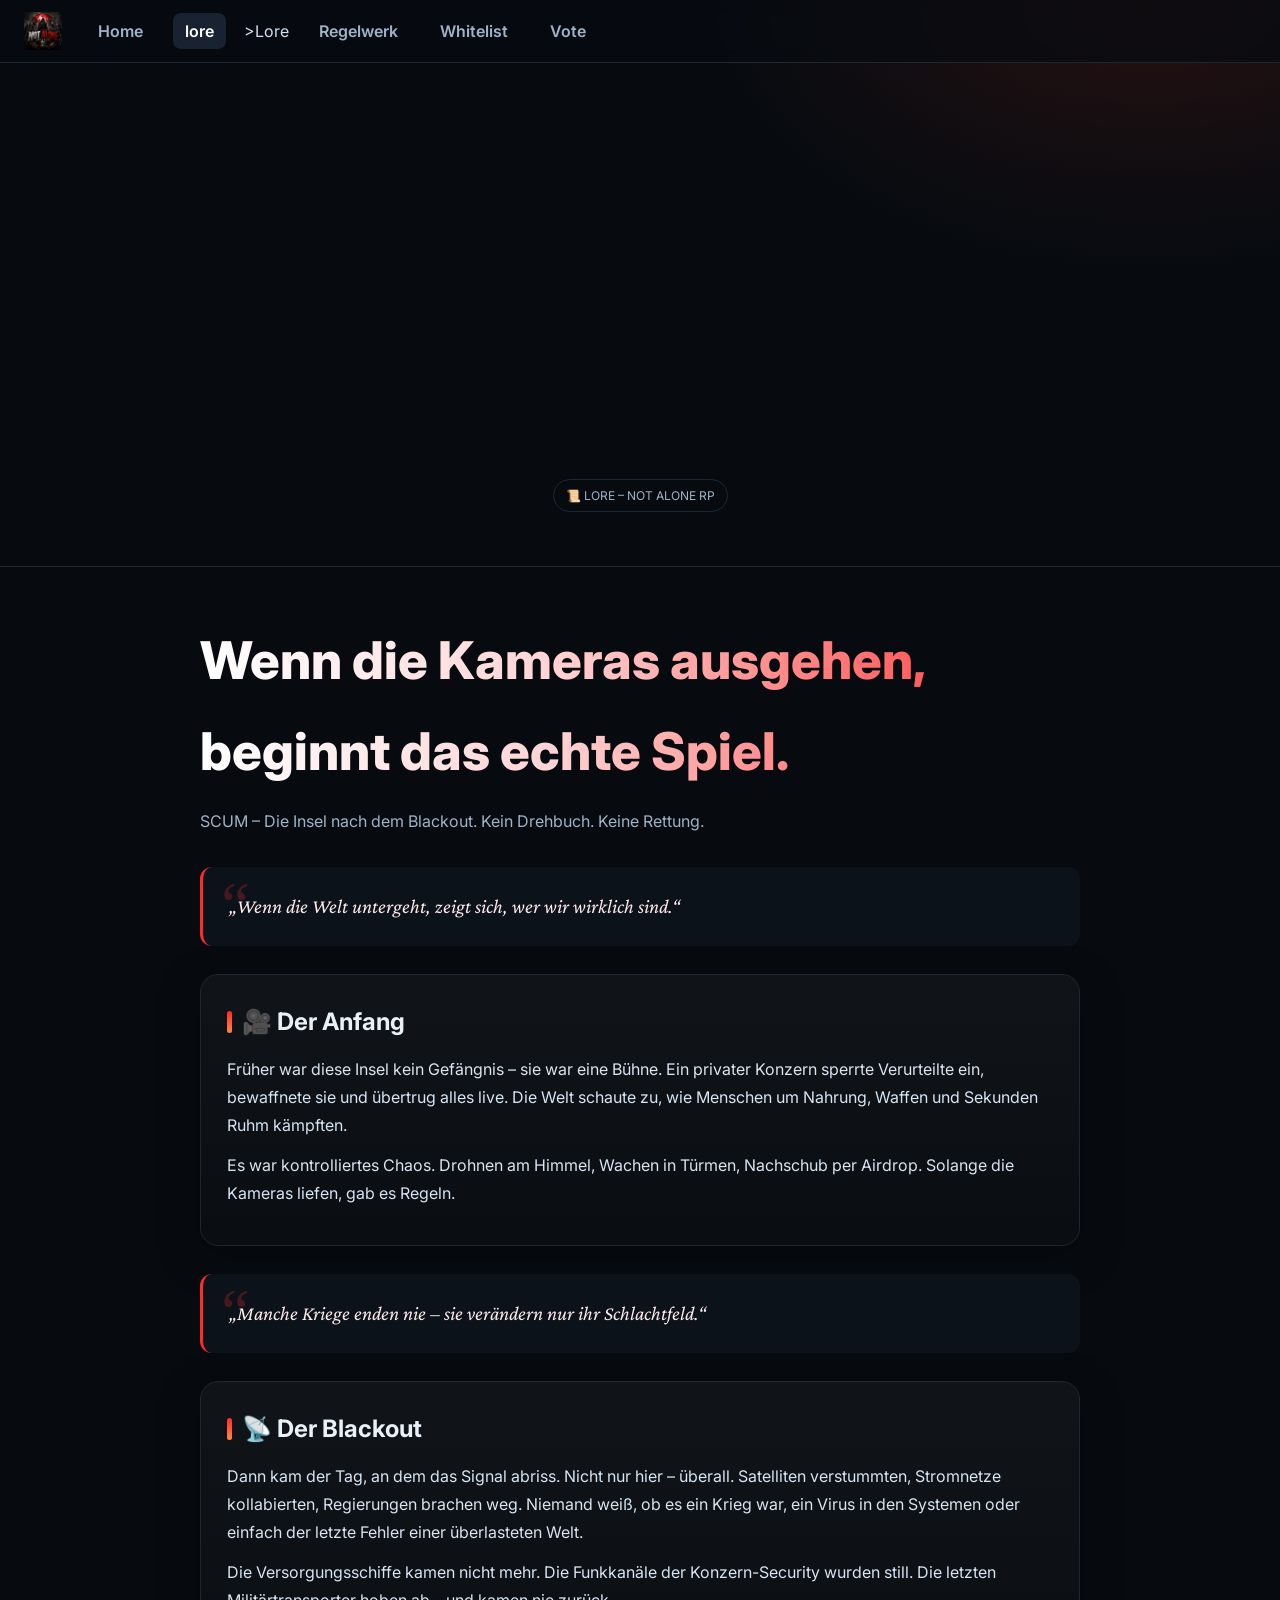
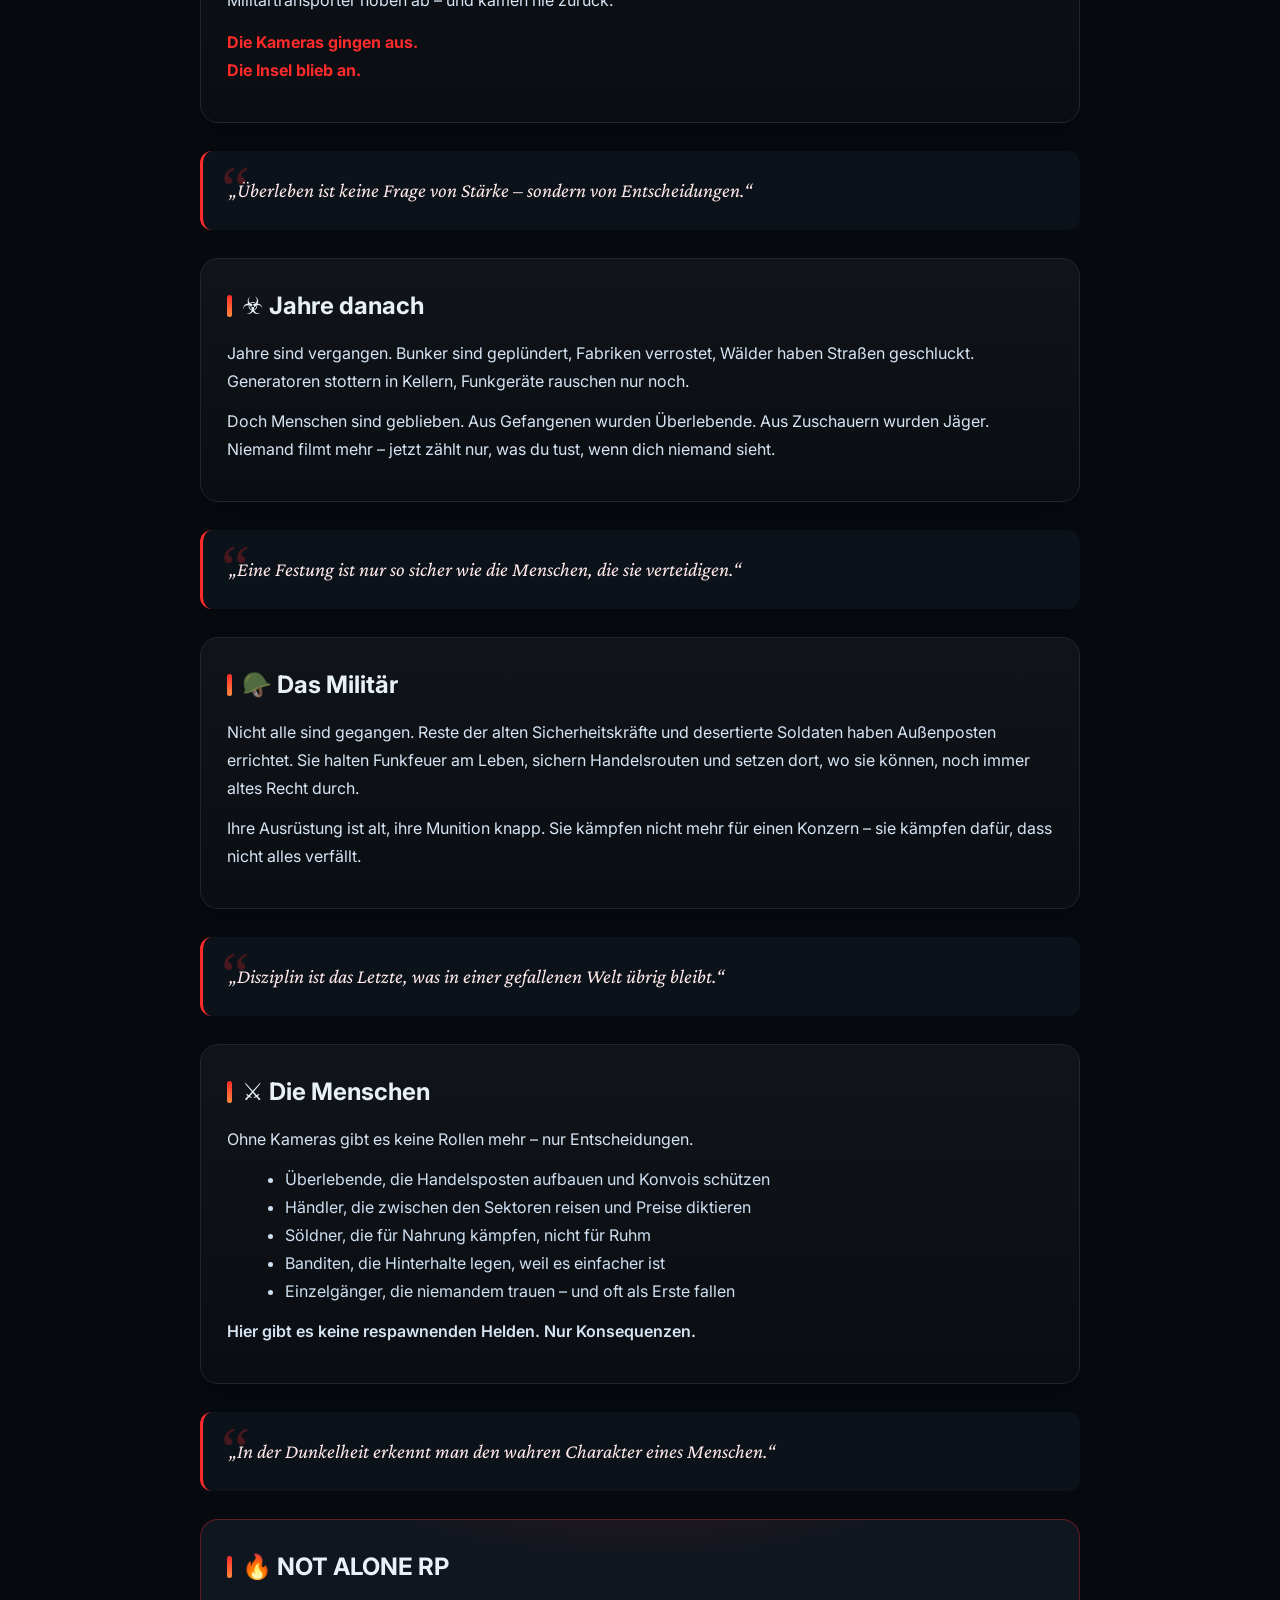
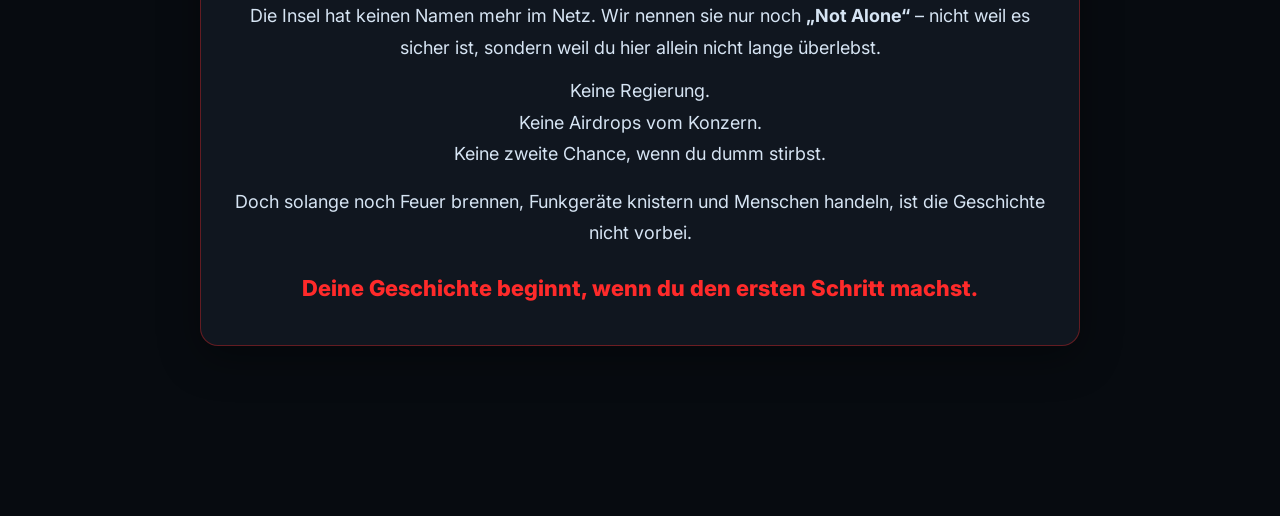
==== commit 2e2a561f: "Update lore.html" ====
--- a/lore.html
+++ b/lore.html
@@ -53,8 +53,8 @@
 <nav>
     <img src="logo.png" alt="Not Alone RP">
     <ul>
-        <li><a href="index.html" aria-current="page">Home</a></li>
-        <li><a href="lore.html">Lore</a></li>
+        <li><a href="index.html">Home</a></li>
+        <li><a href="lore.html"  aria-current="page">lore</a></li>>Lore</a></li>
         <li><a href="regelwerk.html">Regelwerk</a></li>
         <li><a href="whitelist.html">Whitelist</a></li>
         <li><a href="vote.html">Vote</a></li>
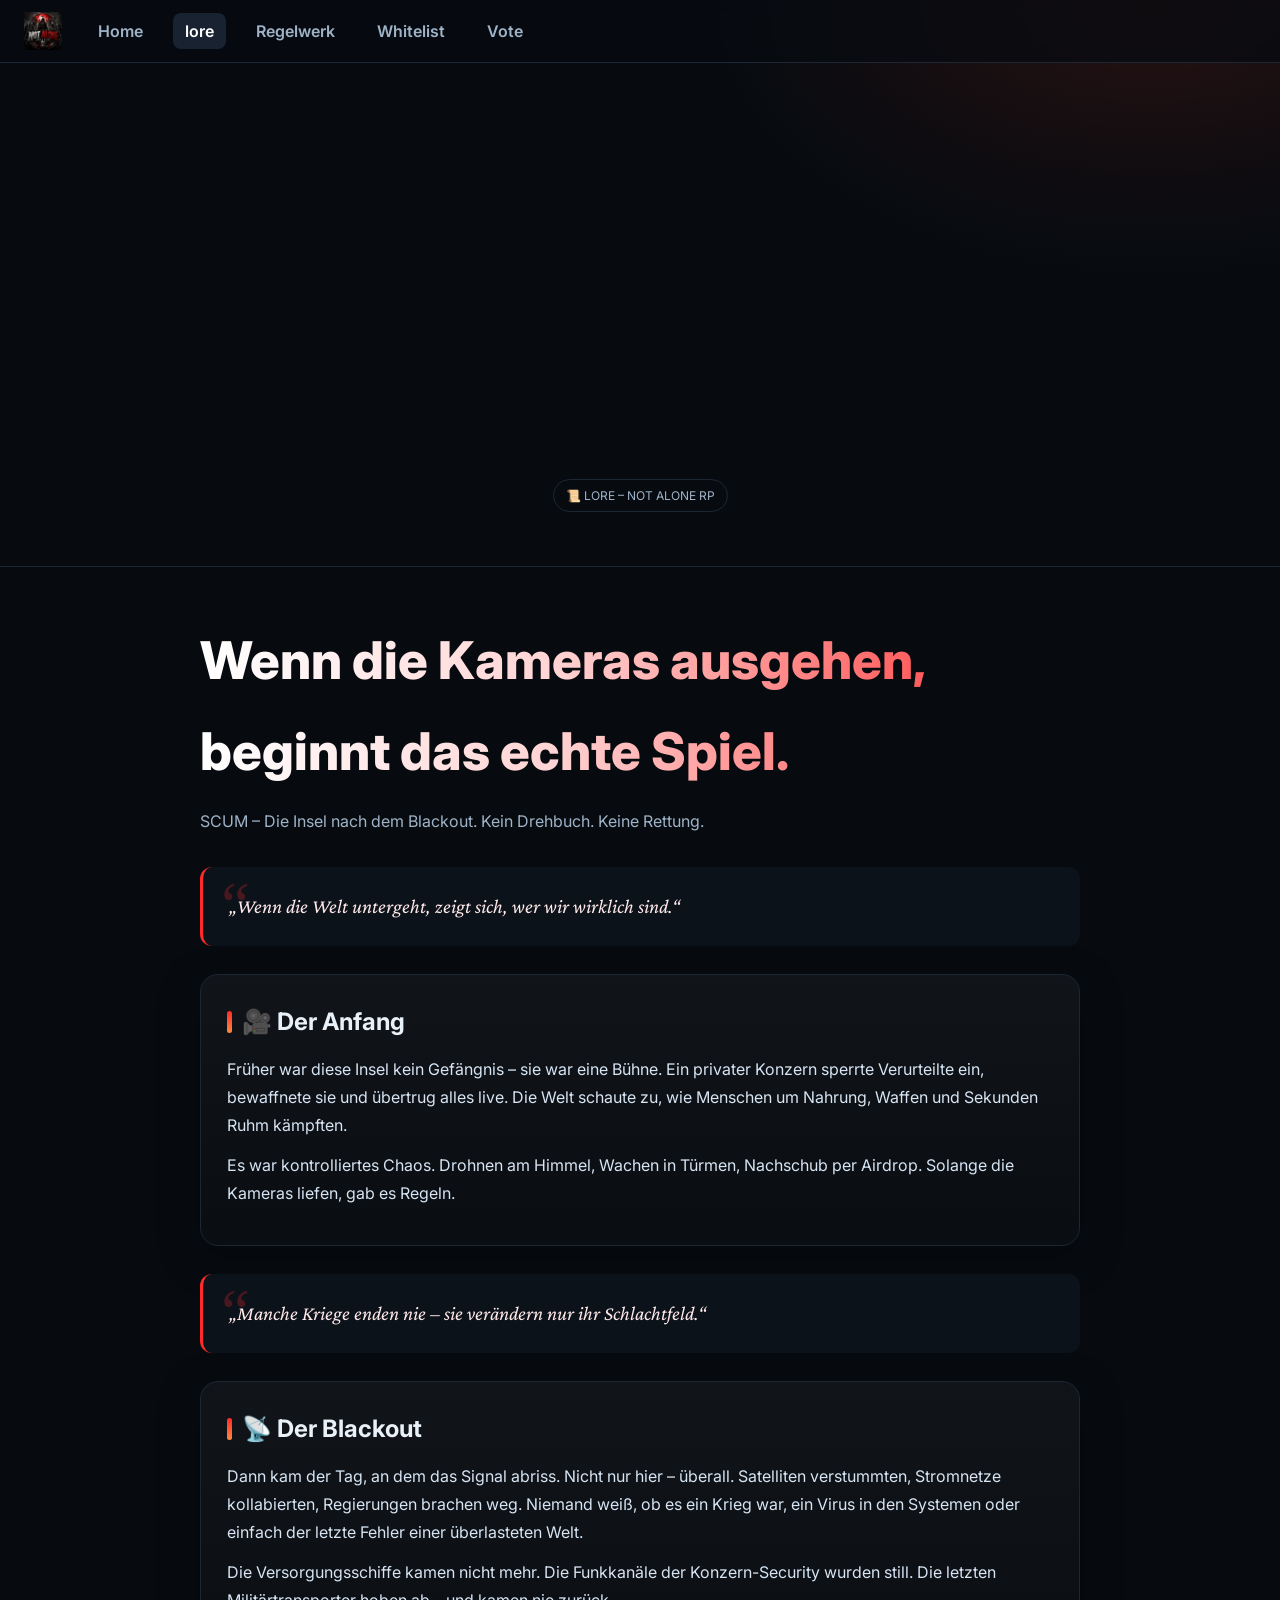
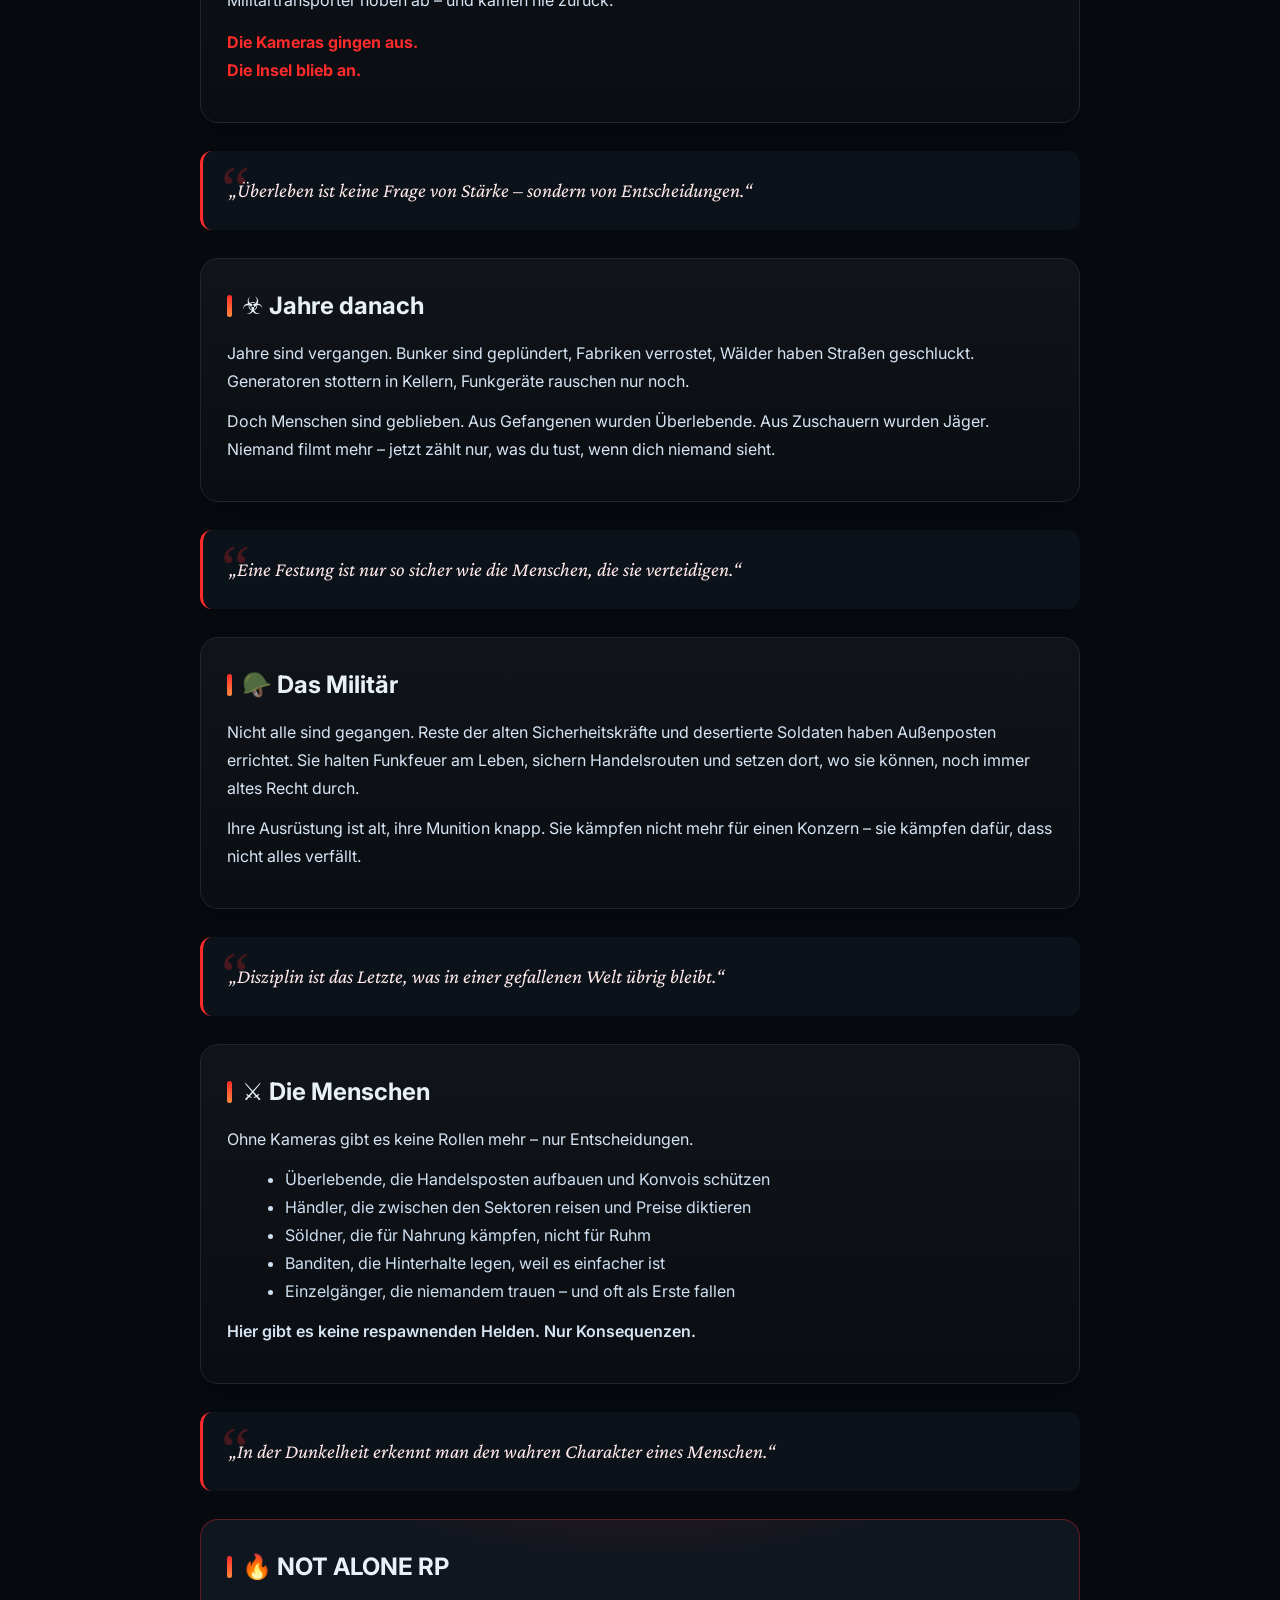
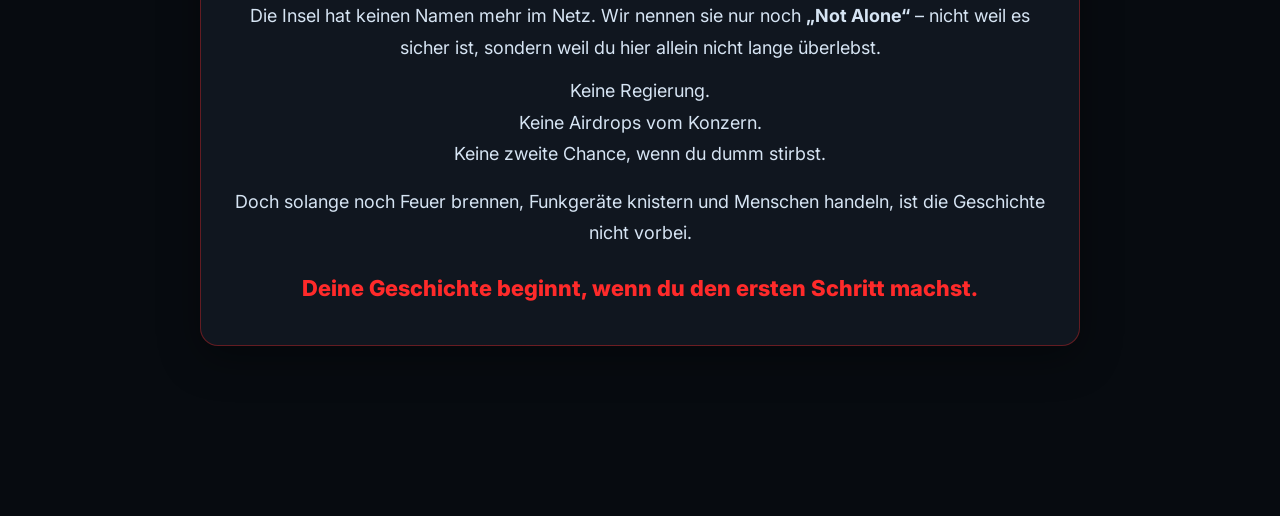
==== commit ee42a94b: "Update lore.html" ====
--- a/lore.html
+++ b/lore.html
@@ -54,7 +54,7 @@
     <img src="logo.png" alt="Not Alone RP">
     <ul>
         <li><a href="index.html">Home</a></li>
-        <li><a href="lore.html"  aria-current="page">lore</a></li>>Lore</a></li>
+        <li><a href="lore.html"  aria-current="page">lore</a></li>
         <li><a href="regelwerk.html">Regelwerk</a></li>
         <li><a href="whitelist.html">Whitelist</a></li>
         <li><a href="vote.html">Vote</a></li>
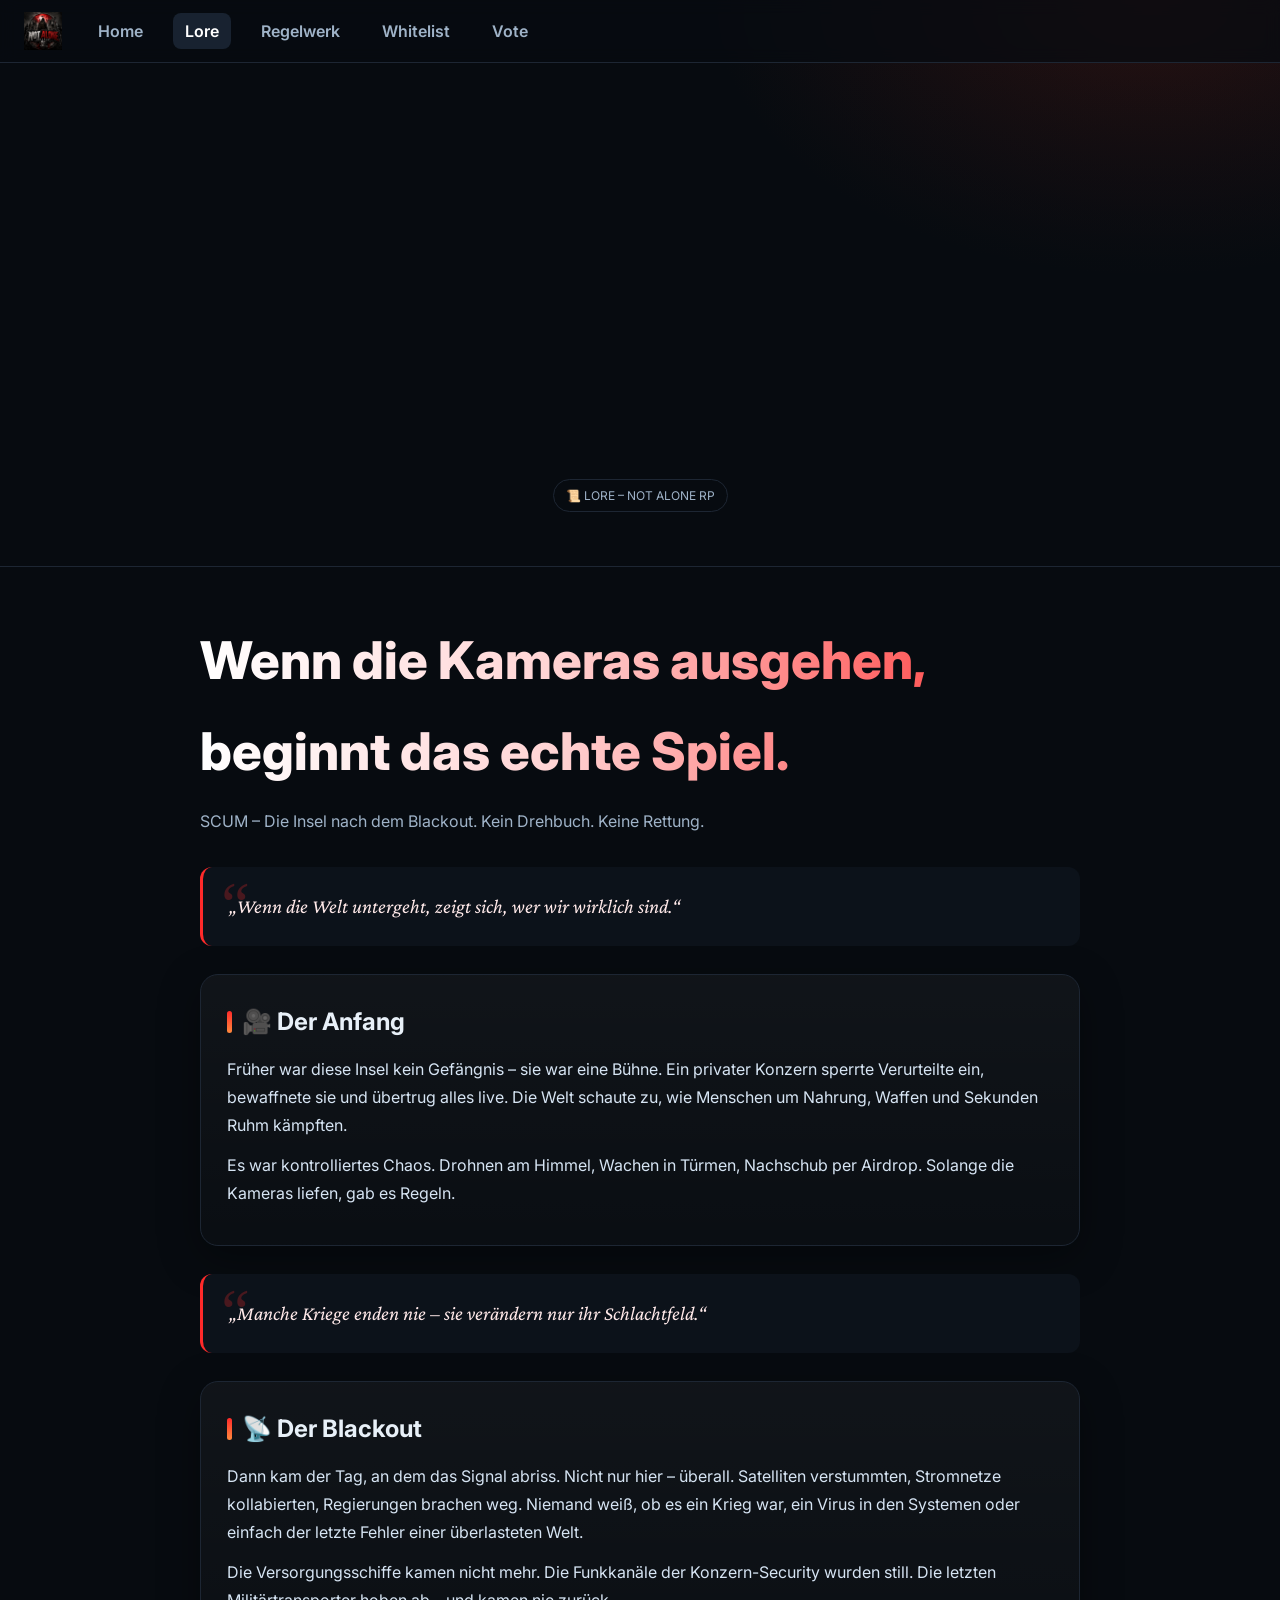
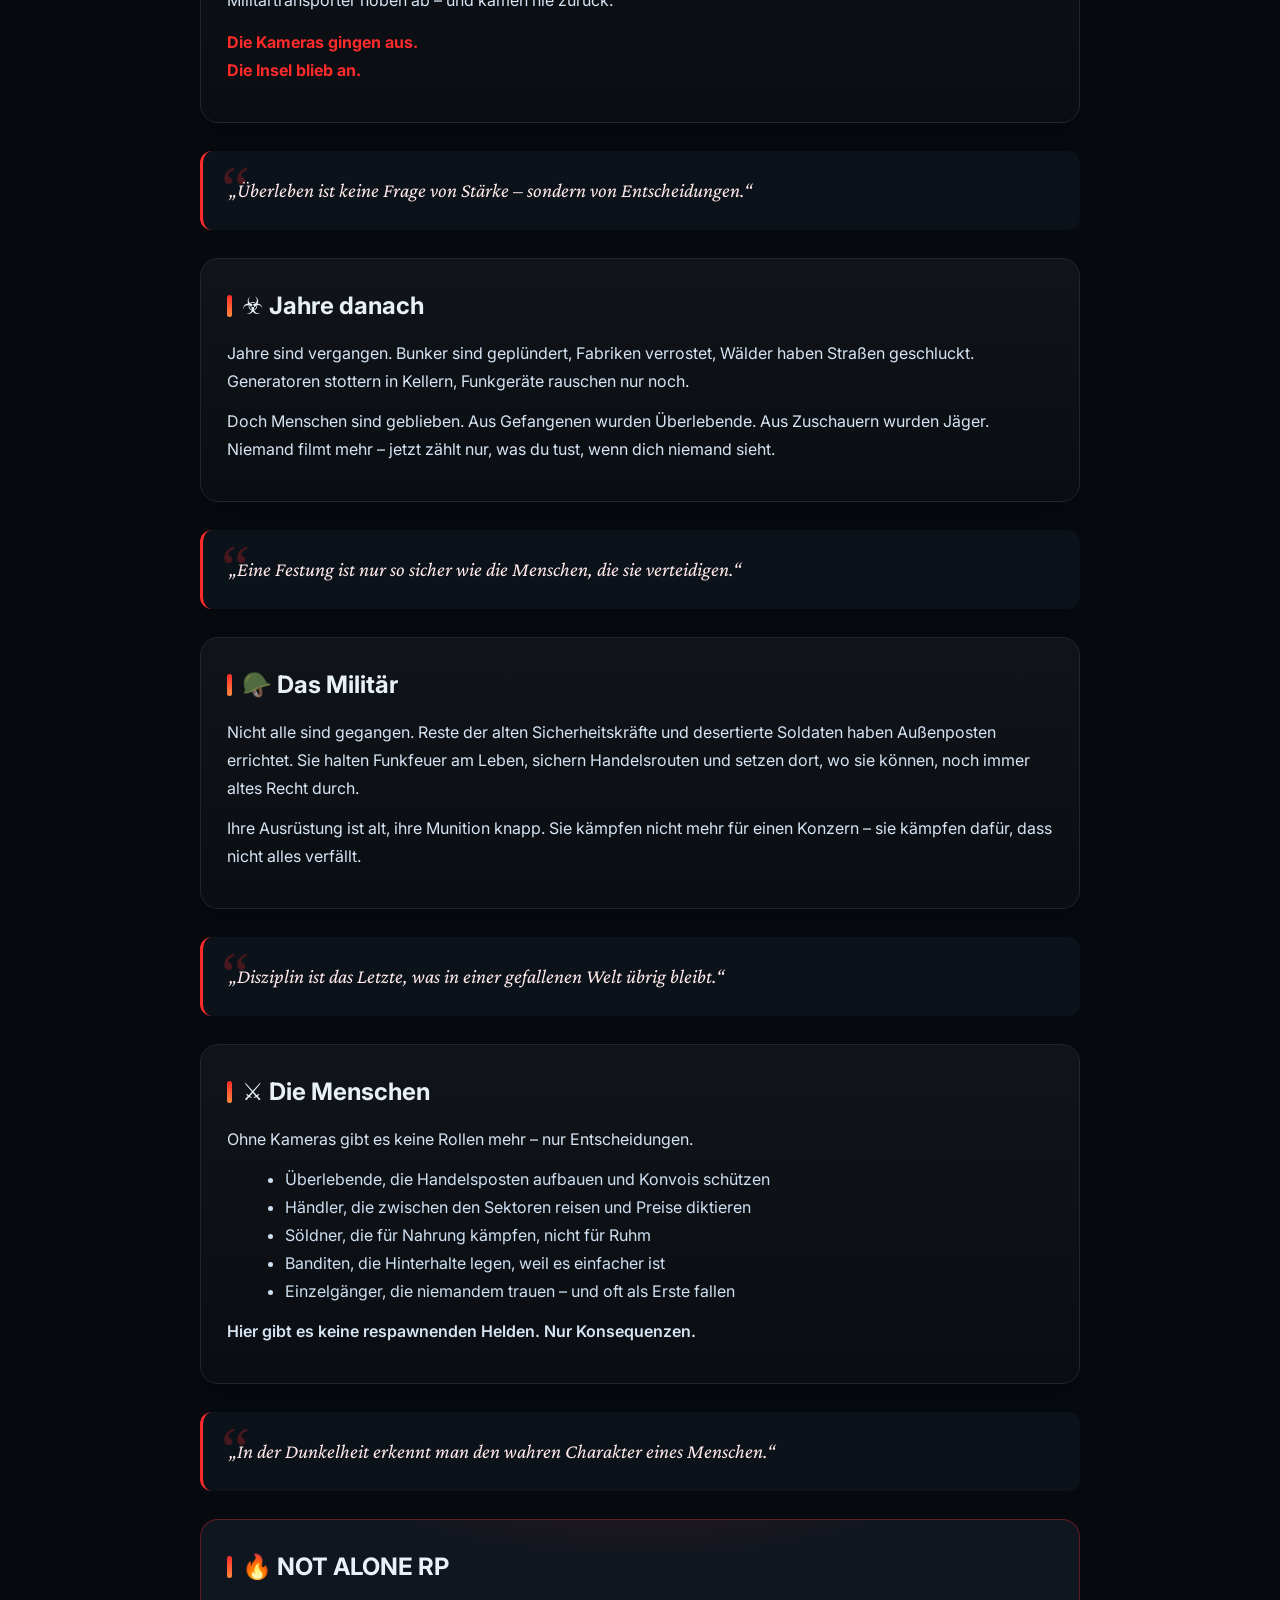
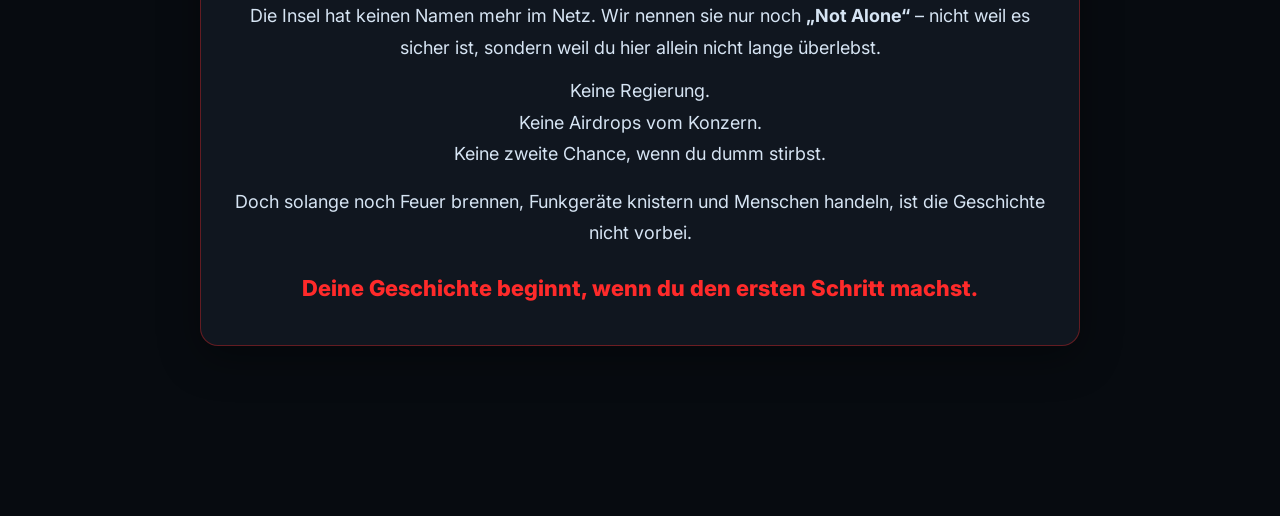
==== commit fb0b9a98: "Fix typo in 'Lore' link in navigation" ====
--- a/lore.html
+++ b/lore.html
@@ -54,7 +54,7 @@
     <img src="logo.png" alt="Not Alone RP">
     <ul>
         <li><a href="index.html">Home</a></li>
-        <li><a href="lore.html"  aria-current="page">lore</a></li>
+        <li><a href="lore.html" aria-current="page">Lore</a></li>
         <li><a href="regelwerk.html">Regelwerk</a></li>
         <li><a href="whitelist.html">Whitelist</a></li>
         <li><a href="vote.html">Vote</a></li>
